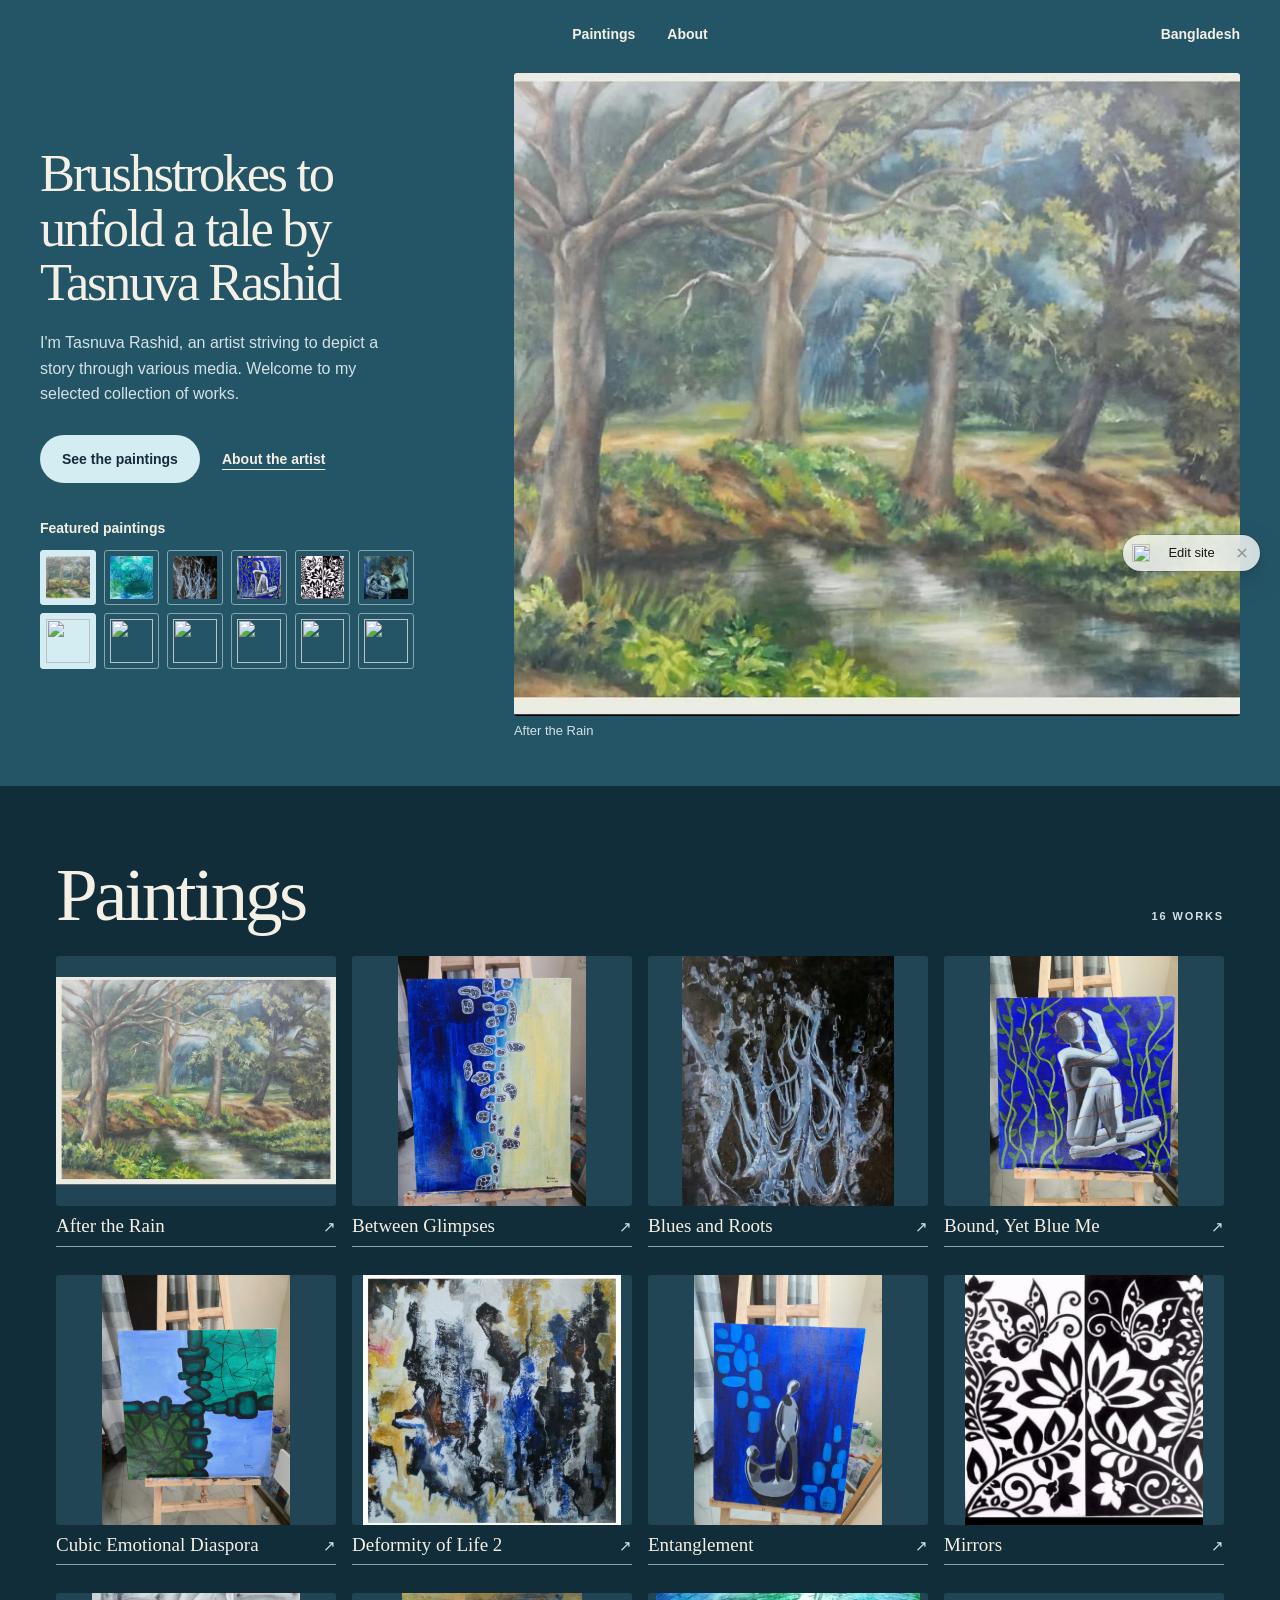
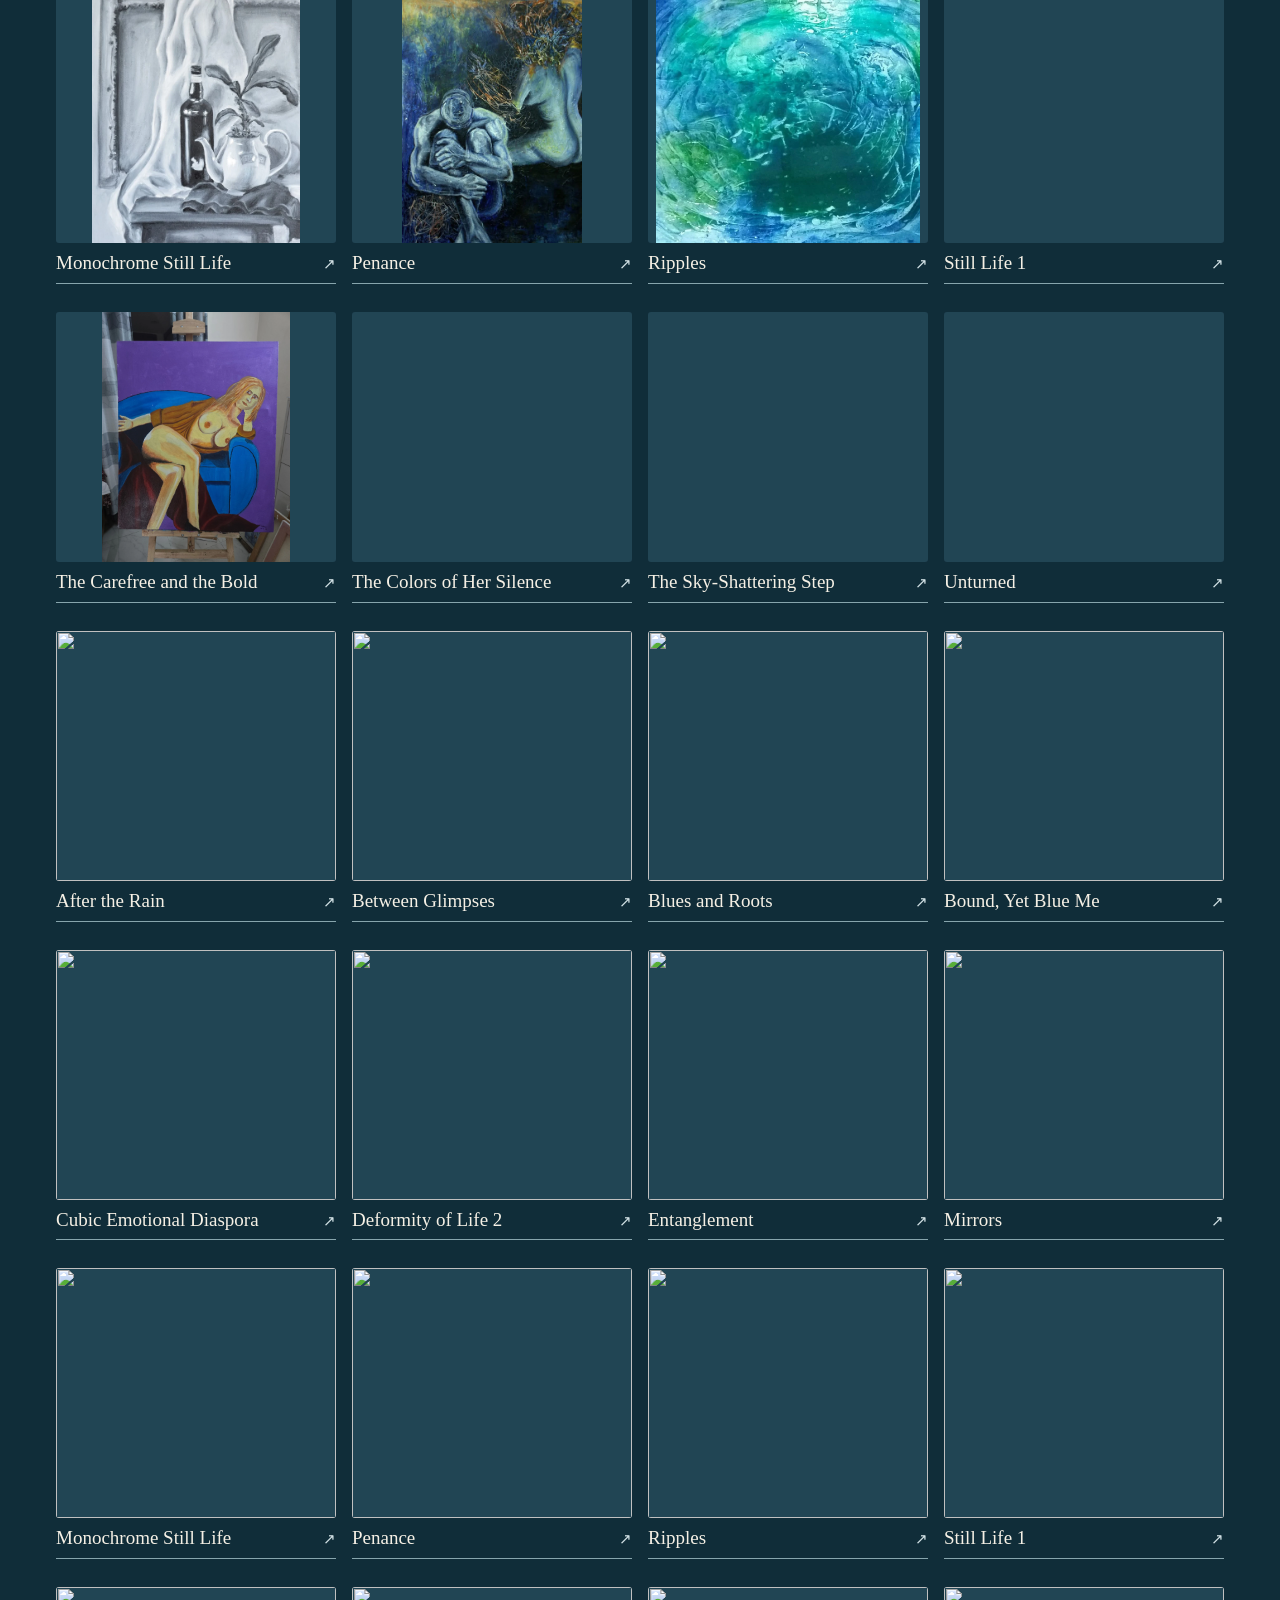
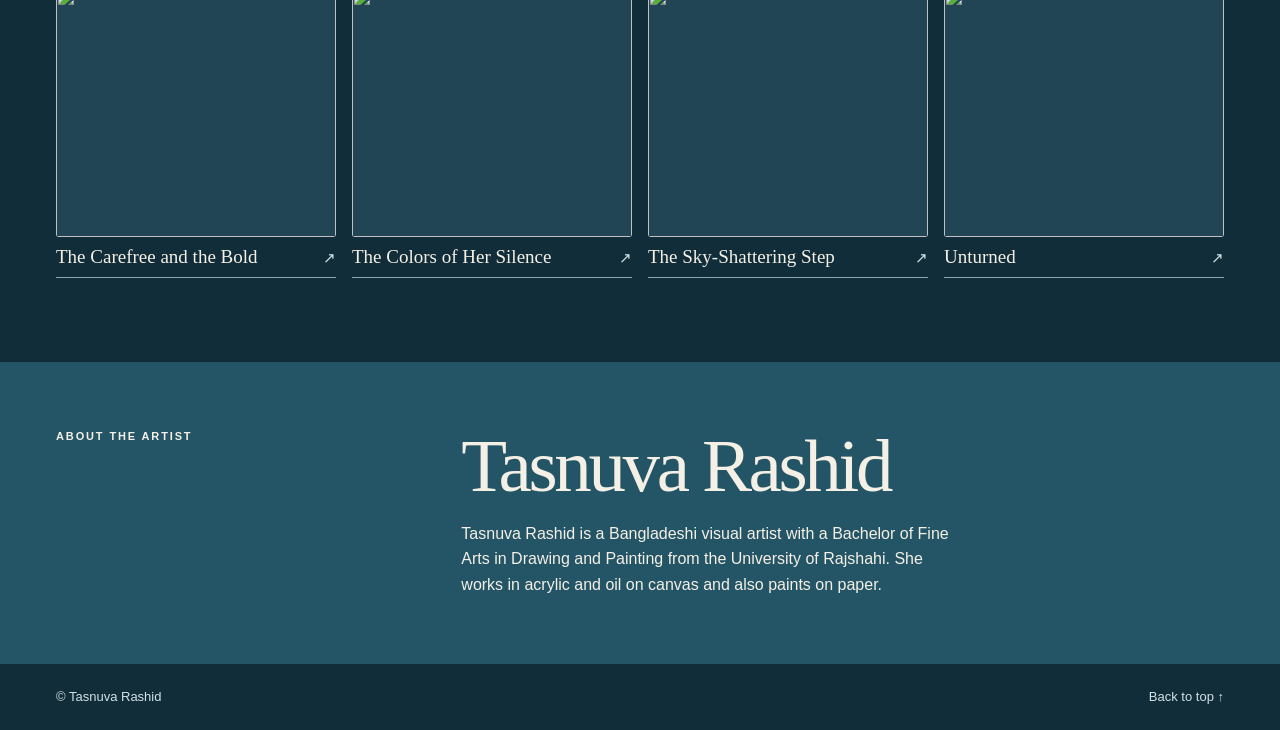
==== index.html @ c014340b "Rename Tasnuva Rashid _ Paintings.html to index.html" ====
<!DOCTYPE html>
<!-- saved from url=(0061)https://tasnuva-rashid-studio.andrew-pardew2016.chatgpt.site/ -->
<html lang="en"><head><meta http-equiv="Content-Type" content="text/html; charset=UTF-8">

<meta name="viewport" content="width=device-width, initial-scale=1">
<meta name="description" content="Paintings by Tasnuva Rashid, a visual artist from Bangladesh.">
<title>Tasnuva Rashid | Paintings</title>
<link rel="stylesheet" href="./Tasnuva Rashid _ Paintings_files/style.css">
<script src="./Tasnuva Rashid _ Paintings_files/paintings.js.download" defer=""></script>
<script src="./Tasnuva Rashid _ Paintings_files/gallery.js.download" defer=""></script>
</head>
<body id="top" style="--hero-height: 778px;">
<header class="wrap"><nav aria-label="Main"><a href="https://tasnuva-rashid-studio.andrew-pardew2016.chatgpt.site/#paintings">Paintings</a><a href="https://tasnuva-rashid-studio.andrew-pardew2016.chatgpt.site/#about">About</a></nav><span class="location">Bangladesh</span></header>
<main>
<section class="hero wrap" aria-labelledby="artist-name">
<div class="intro"><h1 id="artist-name">Brushstrokes to unfold a tale by Tasnuva Rashid</h1><p class="intro-copy">I'm Tasnuva Rashid, an artist striving to depict a story through various media. Welcome to my selected collection of works.</p><div class="hero-actions"><a class="cta" href="https://tasnuva-rashid-studio.andrew-pardew2016.chatgpt.site/#paintings">See the paintings</a><a href="https://tasnuva-rashid-studio.andrew-pardew2016.chatgpt.site/#about">About the artist</a></div><p class="feature-label">Featured paintings</p><div class="thumbs" aria-label="Choose a featured painting"><button type="button" aria-label="Show After the Rain" aria-pressed="true"><img src="./Tasnuva Rashid _ Paintings_files/01.webp" alt=""></button><button type="button" aria-label="Show Ripples" aria-pressed="false"><img src="./Tasnuva Rashid _ Paintings_files/11.webp" alt=""></button><button type="button" aria-label="Show Blues and Roots" aria-pressed="false"><img src="./Tasnuva Rashid _ Paintings_files/03.webp" alt=""></button><button type="button" aria-label="Show Bound, Yet Blue Me" aria-pressed="false"><img src="./Tasnuva Rashid _ Paintings_files/04.webp" alt=""></button><button type="button" aria-label="Show Mirrors" aria-pressed="false"><img src="./Tasnuva Rashid _ Paintings_files/08.webp" alt=""></button><button type="button" aria-label="Show Penance" aria-pressed="false"><img src="./Tasnuva Rashid _ Paintings_files/10.webp" alt=""></button></div></div>
<figure class="feature"><img src="./Tasnuva Rashid _ Paintings_files/01.webp" alt="Trees and foliage beside a still pool"><figcaption aria-live="polite">After the Rain</figcaption></figure>
</section>
<section class="collection wrap" id="paintings" aria-labelledby="gallery-title">
<div class="section-heading"><h2 id="gallery-title">Paintings</h2><span class="label" id="count">16 works</span></div>
<div class="grid" id="gallery"><button type="button" class="work"><span class="mount"><img loading="lazy" decoding="async" alt="" src="./Tasnuva Rashid _ Paintings_files/01.webp"></span><span class="work-title"><bdi>After the Rain</bdi><span aria-hidden="true">↗</span></span></button><button type="button" class="work"><span class="mount"><img loading="lazy" decoding="async" alt="" src="./Tasnuva Rashid _ Paintings_files/02.webp"></span><span class="work-title"><bdi>Between Glimpses</bdi><span aria-hidden="true">↗</span></span></button><button type="button" class="work"><span class="mount"><img loading="lazy" decoding="async" alt="" src="./Tasnuva Rashid _ Paintings_files/03.webp"></span><span class="work-title"><bdi>Blues and Roots</bdi><span aria-hidden="true">↗</span></span></button><button type="button" class="work"><span class="mount"><img loading="lazy" decoding="async" alt="" src="./Tasnuva Rashid _ Paintings_files/04.webp"></span><span class="work-title"><bdi>Bound, Yet Blue Me</bdi><span aria-hidden="true">↗</span></span></button><button type="button" class="work"><span class="mount"><img loading="lazy" decoding="async" alt="" src="./Tasnuva Rashid _ Paintings_files/05.webp"></span><span class="work-title"><bdi>Cubic Emotional Diaspora</bdi><span aria-hidden="true">↗</span></span></button><button type="button" class="work"><span class="mount"><img loading="lazy" decoding="async" alt="" src="./Tasnuva Rashid _ Paintings_files/06.webp"></span><span class="work-title"><bdi>Deformity of Life 2</bdi><span aria-hidden="true">↗</span></span></button><button type="button" class="work"><span class="mount"><img loading="lazy" decoding="async" alt="" src="./Tasnuva Rashid _ Paintings_files/07.webp"></span><span class="work-title"><bdi>Entanglement</bdi><span aria-hidden="true">↗</span></span></button><button type="button" class="work"><span class="mount"><img loading="lazy" decoding="async" alt="" src="./Tasnuva Rashid _ Paintings_files/08.webp"></span><span class="work-title"><bdi>Mirrors</bdi><span aria-hidden="true">↗</span></span></button><button type="button" class="work"><span class="mount"><img loading="lazy" decoding="async" alt="" src="./Tasnuva Rashid _ Paintings_files/09.webp"></span><span class="work-title"><bdi>Monochrome Still Life</bdi><span aria-hidden="true">↗</span></span></button><button type="button" class="work"><span class="mount"><img loading="lazy" decoding="async" alt="" src="./Tasnuva Rashid _ Paintings_files/10.webp"></span><span class="work-title"><bdi>Penance</bdi><span aria-hidden="true">↗</span></span></button><button type="button" class="work"><span class="mount"><img loading="lazy" decoding="async" alt="" src="./Tasnuva Rashid _ Paintings_files/11.webp"></span><span class="work-title"><bdi>Ripples</bdi><span aria-hidden="true">↗</span></span></button><button type="button" class="work"><span class="mount"><img loading="lazy" decoding="async" alt="" src="./Tasnuva Rashid _ Paintings_files/12.webp"></span><span class="work-title"><bdi>Still Life 1</bdi><span aria-hidden="true">↗</span></span></button><button type="button" class="work"><span class="mount"><img loading="lazy" decoding="async" alt="" src="./Tasnuva Rashid _ Paintings_files/13.webp"></span><span class="work-title"><bdi>The Carefree and the Bold</bdi><span aria-hidden="true">↗</span></span></button><button type="button" class="work"><span class="mount"><img loading="lazy" decoding="async" alt="" src="./Tasnuva Rashid _ Paintings_files/14.webp"></span><span class="work-title"><bdi>The Colors of Her Silence</bdi><span aria-hidden="true">↗</span></span></button><button type="button" class="work"><span class="mount"><img loading="lazy" decoding="async" alt="" src="./Tasnuva Rashid _ Paintings_files/15.webp"></span><span class="work-title"><bdi>The Sky-Shattering Step</bdi><span aria-hidden="true">↗</span></span></button><button type="button" class="work"><span class="mount"><img loading="lazy" decoding="async" alt="" src="./Tasnuva Rashid _ Paintings_files/16.webp"></span><span class="work-title"><bdi>Unturned</bdi><span aria-hidden="true">↗</span></span></button></div>
</section>
<section class="about" id="about"><div class="wrap about-inner"><p class="label">About the artist</p><div><h2>Tasnuva Rashid</h2><p>Tasnuva Rashid is a Bangladeshi visual artist with a Bachelor of Fine Arts in Drawing and Painting from the University of Rajshahi. She works in acrylic and oil on canvas and also paints on paper.</p></div></div></section>
</main>
<footer class="wrap"><span>© Tasnuva Rashid</span><a href="https://tasnuva-rashid-studio.andrew-pardew2016.chatgpt.site/#top">Back to top ↑</a></footer>
<dialog aria-labelledby="work-title"><div class="viewer"><button class="close" type="button" aria-label="Close artwork">×</button><img alt="Penance" src="./Tasnuva Rashid _ Paintings_files/10.webp"><div class="viewer-controls"><button type="button" id="previous" aria-label="Previous artwork">←</button><h3 id="work-title" aria-live="polite">Penance</h3><button type="button" id="next" aria-label="Next artwork">→</button></div></div></dialog>
<script type="module">import { mountAutoSiteWidget } from "/_sites/dispatch-assets/sites-widget.js";mountAutoSiteWidget({"kind":"auto","toolbarOrigin":null,"viewerRemixEnabled":false,"invitationBanner":true,"mobileEnabled":false,"environment":"production","chatgptOrigin":"https://chatgpt.com","locale":"en-US","accountId":"personal","projectId":"appgprj_6af69a15d8b88191be35bd4ea53554f8","projectTitle":"Tasnuva Rashid | Paintings"});</script><script>(function(){function c(){var b=a.contentDocument||(a.contentWindow&&a.contentWindow.document);if(b){var d=b.createElement('script');d.innerHTML="window.__CF$cv$params={r:'a59e4c513b72f417',t:'MTc5NDU3ODM3OA=='};var l=window.parent.location,o;try{o=new URL(l.origin).origin}catch(e){try{o=new URL(new URL(l.href).origin).origin}catch(e){o=''}}var u='/cdn-cgi/challenge-platform/scripts/jsd/main.js?ray=a59e4c513b72f417',a=document.createElement('script');a.src=o?new URL(u,o).href:u;document.getElementsByTagName('head')[0].appendChild(a);";b.getElementsByTagName('head')[0].appendChild(d)}}if(document.body){var a=document.createElement('iframe');a.height=1;a.width=1;a.style.position='absolute';a.style.top=0;a.style.left=0;a.style.border='none';a.style.visibility='hidden';document.body.appendChild(a);if('loading'!==document.readyState)c();else if(window.addEventListener)document.addEventListener('DOMContentLoaded',c);else{var e=document.onreadystatechange||function(){};document.onreadystatechange=function(b){e(b);'loading'!==document.readyState&&(document.onreadystatechange=e,c())}}}})();</script><iframe height="1" width="1" style="position: absolute; top: 0px; left: 0px; border-width: medium; border-style: none; border-color: currentcolor; border-image: none; visibility: hidden;" src="./Tasnuva Rashid _ Paintings_files/saved_resource.html"></iframe>

<div data-sites-widget="editor-composer" popover="manual"><template shadowrootmode="open"><style>
      
      :host {
        all: initial !important;
        display: block !important;
        inset: 0 !important;
        pointer-events: none !important;
        position: fixed !important;
        z-index: 2147483647 !important;
      }
    </style><style>._Button_milvu_1{--button-press-scale:.96;--button-surface-transition:background-color .15s ease, box-shadow .15s ease, transform .15s ease;--button-size:32px;--button-icon-size:18px;--button-gutter:12px;all:initial;box-sizing:border-box;color:var(--button-text-color);cursor:pointer;font:inherit;height:var(--button-size);padding:0 var(--button-gutter);-webkit-user-select:none;user-select:none;white-space:nowrap;flex-shrink:0;gap:6px;font-weight:500;display:inline-block;position:relative}._Button_milvu_1:before,._Button_milvu_1:after{border-radius:inherit;content:"";pointer-events:none;transition:var(--button-surface-transition);will-change:transform;position:absolute;inset:0}._Button_milvu_1:before{background:var(--button-background-color)}._Button_milvu_1:focus{outline:0}._Button_milvu_1:focus-visible:after{outline:2px solid var(--button-ring-color,currentColor);outline-offset:var(--button-ring-offset,2px)}._Button_milvu_1[data-size=lg]{--button-size:36px}._Button_milvu_1[data-icon-size=lg]{--button-icon-size:20px}._Button_milvu_1:where([data-pill]){padding-inline:calc(var(--button-gutter) * 1.33);border-radius:9999px}._Button_milvu_1[data-uniform]{width:var(--button-size);padding:0}._Button_milvu_1:where([data-variant=solid][data-color=primary]){--button-background-color:var(--lightningcss-light,#181818)var(--lightningcss-dark,#f3f3f3);--button-background-color-hover:var(--lightningcss-light,#303030)var(--lightningcss-dark,#ededed);--button-background-color-active:var(--lightningcss-light,#414141)var(--lightningcss-dark,#dcdcdc);--button-text-color:var(--lightningcss-light,#fff)var(--lightningcss-dark,#0d0d0d)}._Button_milvu_1:where([data-variant=solid][data-color=secondary]){--button-background-color:#fff;--button-background-color-hover:#f7f7f7;--button-background-color-active:#ededed;--button-text-color:#171717}._Button_milvu_1:where([data-variant=ghost]){--button-background-color:transparent;--button-background-color-hover:var(--lightningcss-light,#0d0d0d14)var(--lightningcss-dark,#ffffff1f);--button-background-color-active:var(--lightningcss-light,#0d0d0d1f)var(--lightningcss-dark,#ffffff29);--button-text-color:var(--lightningcss-light,#0d0d0d)var(--lightningcss-dark,#fff)}._Button_milvu_1:where([data-variant=ghost][data-color=secondary]){--button-text-color:var(--lightningcss-light,#5d5d5d)var(--lightningcss-dark,#afafaf)}._Button_milvu_1:not(:disabled):hover:before{background:var(--button-background-color-hover)}._Button_milvu_1:not(:disabled):active:before{background:var(--button-background-color-active);transform:scale(var(--button-press-scale))}._Button_milvu_1:not(:disabled):active:after{transform:scale(var(--button-press-scale))}._Button_milvu_1[data-disabled]{cursor:default;opacity:.32}._Button_milvu_1:disabled{cursor:default}._Button_milvu_1 svg:not([data-no-autosize]){height:var(--button-icon-size);width:var(--button-icon-size)}._ButtonInner_milvu_128{align-items:center;gap:inherit;justify-content:center;width:100%;height:100%;transition:opacity .15s .1s;display:flex;position:relative}._Button_milvu_1[data-loading] ._ButtonInner_milvu_128{opacity:0;transition:opacity .3s}._Button_milvu_1>._ButtonLoader_milvu_145{z-index:3;pointer-events:none;justify-content:center;align-items:center;display:flex;position:absolute;inset:0}._Button_milvu_1>._ButtonLoader_milvu_145[data-entering]{opacity:0}._Button_milvu_1>._ButtonLoader_milvu_145[data-exiting]{opacity:1}._Button_milvu_1>._ButtonLoader_milvu_145[data-entering-active],._Button_milvu_1>._ButtonLoader_milvu_145[data-entering][data-interrupted]{opacity:1;transition:opacity .15s}._Button_milvu_1>._ButtonLoader_milvu_145[data-exiting-active],._Button_milvu_1>._ButtonLoader_milvu_145[data-exiting][data-interrupted]{opacity:0;transition:opacity .15s}@media (prefers-reduced-motion:reduce){._Button_milvu_1:before,._Button_milvu_1:after,._Button_milvu_1 ._ButtonInner_milvu_128,._Button_milvu_1>._ButtonLoader_milvu_145{transition:none}}._LoadingIndicator_1mmfp_1{width:var(--indicator-size,1em);height:var(--indicator-size,1em);animation:_rotate_1mmfp_1 var(--indicator-rotate-duration,.8s) linear infinite;flex-shrink:0;transition:opacity .15s;display:inline-block;position:relative}._LoadingIndicator_1mmfp_1:before{border:var(--indicator-stroke,2px) solid var(--indicator-color,currentcolor);content:"";border-radius:50%;display:block;position:absolute;inset:0;-webkit-mask-image:conic-gradient(#0000,#000);mask-image:conic-gradient(#0000,#000)}._LoadingIndicator_1mmfp_1:after{width:var(--indicator-stroke,2px);height:var(--indicator-stroke,2px);margin-left:calc(var(--indicator-stroke,2px) * -1 / 2);background-color:var(--indicator-color,currentcolor);content:"";border-radius:100%;display:block;position:absolute;top:0;left:50%}@keyframes _rotate_1mmfp_1{0%{transform:rotate(0)}to{transform:rotate(1turn)}}._TransitionGroupChild_1d6a5_1{display:block}._Image_1l1xj_1{opacity:0;transition:opacity .3s var(--transition-ease-basic,ease);display:block}._Image_1l1xj_1[data-loaded]{opacity:1}@media (prefers-reduced-motion:reduce){._Image_1l1xj_1{transition:none}}._Tooltip_arpo7_1{border-radius:var(--tooltip-border-radius);max-width:300px;animation-name:_scale-in_arpo7_1;animation-duration:.25s;animation-timing-function:var(--cubic-enter);background:var(--tooltip-background-color);box-shadow:var(--tooltip-box-shadow);color:var(--tooltip-text-color);font-size:var(--tooltip-font-size);font-weight:var(--tooltip-font-weight);line-height:var(--tooltip-line-height);transform-origin:var(--radix-tooltip-content-transform-origin);transition:background-color .15s}._Tooltip_arpo7_1[data-state=closed]{animation:_scale-out_arpo7_1 .25s var(--cubic-enter)}._Tooltip_arpo7_1[data-clickable=false]{cursor:default}._Tooltip_arpo7_1[data-clickable=true]{cursor:pointer}@media (hover:hover){._Tooltip_arpo7_1[data-compact=true][data-clickable=true]:hover{background:var(--tooltip-compact-interactive-background-color-hover);color:var(--tooltip-compact-interactive-text-color-hover)}}._Tooltip_arpo7_1[data-gutter-size=sm]{padding:var(--tooltip-padding-sm)}._Tooltip_arpo7_1[data-gutter-size=md]{padding:var(--tooltip-padding-md)}._Tooltip_arpo7_1[data-gutter-size=lg]{padding:var(--tooltip-padding-lg)}._Tooltip_arpo7_1[data-compact=true]{padding:var(--tooltip-compact-padding);background:var(--tooltip-compact-background-color);color:var(--tooltip-compact-text-color);font-size:var(--tooltip-compact-font-size);font-weight:var(--tooltip-compact-font-weight)}@keyframes _scale-in_arpo7_1{0%{opacity:0;transform:scale(.95)}to{opacity:1;transform:scale(1)}}@keyframes _scale-out_arpo7_1{0%{opacity:1;transform:scale(1)}to{opacity:0;transform:scale(.97)}}._TriggerDecorator_arpo7_86{cursor:pointer;transition:text-decoration .2s var(--cubic-exit);-webkit-text-decoration:underline dotted #0000;text-decoration:underline dotted #0000;display:inline-flex}._TriggerDecorator_arpo7_86:focus{outline:0}._TriggerDecorator_arpo7_86[data-state*=open]{-webkit-text-decoration-color:var(--color-text-tertiary);text-decoration-color:var(--color-text-tertiary);transition-timing-function:var(--cubic-enter)}._Layout_1a5g1_1{flex-shrink:0;transition-property:height,width;display:block;position:relative}._Layout_1a5g1_1[data-clip=true]{overflow:hidden}._Layout_1a5g1_1[data-direction=in]{transition-delay:var(--tg-layout-enter-delay);transition-duration:var(--tg-layout-enter-duration);transition-timing-function:var(--tg-layout-enter-timing-function)}._Layout_1a5g1_1[data-direction=out]{transition-delay:var(--tg-layout-exit-delay);transition-duration:var(--tg-layout-exit-duration);transition-timing-function:var(--tg-layout-exit-timing-function)}._Layout_1a5g1_1[data-direction=move]{transition-delay:var(--tg-layout-move-delay);transition-duration:var(--tg-layout-move-duration);transition-timing-function:var(--tg-layout-move-timing-function)}._Layout_1a5g1_1[data-interrupted=true]{transition-delay:0s}._TransitionItem_1a5g1_34{will-change:var(--tg-will-change,auto);flex-shrink:0}._TransitionItem_1a5g1_34[data-entering],._TransitionItem_1a5g1_34[data-exiting]{width:100%;position:absolute;top:0;left:0}._Layout_1a5g1_1[data-dimension=width]>._TransitionItem_1a5g1_34[data-entering],._Layout_1a5g1_1[data-dimension=width]>._TransitionItem_1a5g1_34[data-exiting]{width:auto}._Layout_1a5g1_1[data-resize-contents][data-dimension=width]>._TransitionItem_1a5g1_34[data-entering]{width:100%}._Layout_1a5g1_1[data-item-anchor=end]>._TransitionItem_1a5g1_34[data-entering],._Layout_1a5g1_1[data-item-anchor=end]>._TransitionItem_1a5g1_34[data-exiting]{bottom:0;top:initial}._Layout_1a5g1_1[data-item-anchor=end][data-dimension=width]>._TransitionItem_1a5g1_34[data-entering],._Layout_1a5g1_1[data-item-anchor=end][data-dimension=width]>._TransitionItem_1a5g1_34[data-exiting]{left:initial;right:0}._Layout_1a5g1_1[data-item-anchor=center]>._TransitionItem_1a5g1_34:is([data-entering],[data-exiting]){top:50%;translate:0 -50%}._Layout_1a5g1_1[data-item-anchor=center][data-dimension=width]>._TransitionItem_1a5g1_34:is([data-entering],[data-exiting]){top:0;left:50%;translate:-50%}._TransitionItem_1a5g1_34[data-entering]{filter:var(--tg-initial-filter);opacity:var(--tg-initial-opacity);transform:var(--tg-initial-transform)}._TransitionItem_1a5g1_34[data-exiting]{filter:var(--tg-enter-filter);opacity:var(--tg-enter-opacity);transform:var(--tg-enter-transform)}._TransitionItem_1a5g1_34[data-entering-active],._TransitionItem_1a5g1_34[data-entering][data-interrupted]{filter:var(--tg-enter-filter);opacity:var(--tg-enter-opacity);transform:var(--tg-enter-transform);transition:opacity var(--tg-enter-duration) var(--tg-enter-timing-function) var(--tg-enter-delay), transform var(--tg-enter-duration) var(--tg-enter-timing-function) var(--tg-enter-delay), filter var(--tg-enter-duration) var(--tg-enter-timing-function) var(--tg-enter-delay)}._TransitionItem_1a5g1_34[data-exiting-active],._TransitionItem_1a5g1_34[data-exiting][data-interrupted]{filter:var(--tg-exit-filter);opacity:var(--tg-exit-opacity);transform:var(--tg-exit-transform);transition:opacity var(--tg-exit-duration) var(--tg-exit-timing-function) var(--tg-exit-delay), transform var(--tg-exit-duration) var(--tg-exit-timing-function) var(--tg-exit-delay), filter var(--tg-exit-duration) var(--tg-exit-timing-function) var(--tg-exit-delay)}._Theme_1ewnz_2{--lightningcss-light:initial;--lightningcss-dark: ;color-scheme:light dark;--cubic-enter:cubic-bezier(.19, 1, .22, 1);--cubic-exit:cubic-bezier(.8, 0, .4, 1);--tooltip-border-radius:9999px;--tooltip-background-color:#1d1d1d;--tooltip-text-color:#fff;--tooltip-box-shadow:0 4px 12px #0000001f;--tooltip-font-size:14px;--tooltip-font-weight:500;--tooltip-line-height:20px;--tooltip-padding-sm:8px 12px;--tooltip-padding-md:5px 12px;--tooltip-padding-lg:14px 18px;--tooltip-compact-padding:2px 8px;--tooltip-compact-background-color:var(--lightningcss-light,#303030)var(--lightningcss-dark,#afafaf);--tooltip-compact-text-color:var(--lightningcss-light,#fff)var(--lightningcss-dark,#0d0d0d);--tooltip-compact-interactive-background-color-hover:var(--lightningcss-light,#414141)var(--lightningcss-dark,#8f8f8f);--tooltip-compact-interactive-text-color-hover:var(--lightningcss-light,#fff)var(--lightningcss-dark,#0d0d0d);--tooltip-compact-font-size:14px;--tooltip-compact-font-weight:400;font-family:ui-sans-serif,-apple-system,BlinkMacSystemFont,Segoe UI,sans-serif}@media (prefers-color-scheme:dark){._Theme_1ewnz_2{--lightningcss-light: ;--lightningcss-dark:initial}}._Portal_1ewnz_35{pointer-events:none;z-index:2147483647;position:relative}._Tooltip_1ewnz_41{box-sizing:border-box;cursor:default;letter-spacing:0;pointer-events:auto;text-align:center;border:1px solid #ffffff1f}._SharingTooltip_1ewnz_51{--tooltip-border-radius:14px;--tooltip-background-color:var(--tooltip-compact-background-color);--tooltip-text-color:var(--tooltip-compact-text-color);text-wrap:pretty}._HideHint_1ewnz_58{--tooltip-border-radius:14px;--tooltip-padding-md:10px 12px;pointer-events:auto;text-align:left;border:0;width:280px}._SharingHint_1ewnz_68,._SharingHint_1ewnz_68>span{overflow-wrap:anywhere;display:block}._HideHintContent_1ewnz_74{align-items:center;gap:12px;display:flex}._HideHintText_1ewnz_80{flex:1;min-width:0}._Shortcut_1ewnz_85{flex-shrink:0;gap:4px;display:inline-flex}._Shortcut_1ewnz_85 kbd{box-sizing:border-box;font:inherit;background:#ffffff17;border:1px solid #ffffff24;border-radius:5px;justify-content:center;align-items:center;min-width:22px;height:22px;padding:0 4px;font-size:12px;display:inline-flex;box-shadow:0 1px 1px #ffffff1f}@media (prefers-reduced-motion:reduce){._Portal_1ewnz_35 ._Tooltip_1ewnz_41[data-state]{animation:none}}._Widget_li154_1,._Widget_li154_1 *,._Widget_li154_1 :before,._Widget_li154_1 :after{box-sizing:border-box}._Widget_li154_1{--button-ring-color:#171717;--button-ring-offset:3px;--widget-surface:#ffffffc7;--widget-surface-highlight:#ffffffc7;--widget-text:#171717;--widget-text-secondary:#444;--widget-text-tertiary:var(--lightningcss-light,#8f8f8f)var(--lightningcss-dark,#afafaf);--widget-placeholder:#777;--widget-border:#0d0d0d1f;--widget-border-highlight:#0d0d0d2e;--widget-control-hover:#0d0d0d0f;--widget-control-active:#0d0d0d1a;--widget-shadow:#00000024;all:initial;box-sizing:border-box;color:var(--widget-text);--lightningcss-light:initial;--lightningcss-dark: ;color-scheme:light dark;pointer-events:auto;z-index:2147483647;font-family:ui-sans-serif,-apple-system,BlinkMacSystemFont,Segoe UI,sans-serif;position:fixed}@media (prefers-color-scheme:dark){._Widget_li154_1{--lightningcss-light: ;--lightningcss-dark:initial}}._Widget_li154_1{pointer-events:none;bottom:auto;right:auto}._Widget_li154_1[data-snapping]{transition:left var(--widget-snap-duration) cubic-bezier(.2, .8, .2, 1), top var(--widget-snap-duration) cubic-bezier(.2, .8, .2, 1)}._LandingShadow_li154_46{box-sizing:border-box;pointer-events:none;z-index:2147483646;background:#64748b29;border-radius:18px;position:fixed;box-shadow:0 4px 20px #00000014}._WidgetEntrance_li154_56[data-entering]{opacity:0;transform:translateY(4px)}._WidgetEntrance_li154_56[data-entering-active]{opacity:1;transition:opacity .18s cubic-bezier(.19,1,.22,1),transform .18s cubic-bezier(.19,1,.22,1);transform:translateY(0)}._WidgetExit_li154_69[data-exiting]{opacity:0}._WidgetExit_li154_69{contain:paint;pointer-events:none;z-index:2147483647;position:fixed;inset:0}._Widget_li154_1[data-tucked] ._Shell_li154_82{width:64px;height:64px;transform:translate(var(--tuck-x), var(--tuck-y));border-radius:32px}._Widget_li154_1[data-peek-phase=expanded] ._Shell_li154_82{width:88px;height:88px;transform:translate(calc(var(--tuck-x) - 12px), calc(var(--tuck-y) - 12px));--widget-morph-easing:cubic-bezier(.2, 1.4, .4, 1);border-radius:32px}._Widget_li154_1[data-quiet-tuck] ._Shell_li154_82{--widget-morph-duration:.22s;--widget-morph-easing:ease}._Widget_li154_1[data-peek-phase=away] ._Shell_li154_82{transform:translate(calc(var(--tuck-x) + var(--corner-x-direction) * 80px), calc(var(--tuck-y) + var(--corner-y-direction) * 80px));--widget-morph-duration:.36s;--widget-morph-easing:cubic-bezier(.55, 0, .85, .4)}._Widget_li154_1[data-peek-phase=tucked]:not([data-quiet-tuck]) ._ToolbarPanel_li154_115 ._Shell_li154_82{--widget-morph-duration:.15s;--widget-morph-easing:ease-out}._ShellControls_li154_120{width:max-content;transition:opacity .12s .14s}._Widget_li154_1[data-tucked] ._ShellControls_li154_120{opacity:0;transition:opacity .1s}._Launcher_li154_130{cursor:pointer;font:inherit;color:var(--widget-text);white-space:nowrap;-webkit-user-select:none;user-select:none;z-index:1;background:0 0;border:0;justify-content:center;align-items:center;gap:12px;min-width:137px;height:36px;padding:0 40px;font-size:13px;font-weight:400;display:inline-flex}._LauncherRow_li154_153{position:relative}._LauncherLabel_li154_157{line-height:20px;display:inline-block}._Widget_li154_1[data-dragging] ._Launcher_li154_130{cursor:grabbing}._CornerTarget_li154_167{cursor:pointer;pointer-events:auto;touch-action:none;z-index:2147483647;background:0 0;border:0;width:44px;height:44px;padding:0;position:fixed}._CornerTarget_li154_167:hover,._CornerTarget_li154_167:focus-visible{width:52px;height:52px}._CornerTarget_li154_167:focus-visible{outline:2px solid var(--button-ring-color);outline-offset:-3px}._Widget_li154_1[data-corner=top-left] ._CornerTarget_li154_167{border-radius:0 0 32px;top:0;left:0}._Widget_li154_1[data-corner=top-right] ._CornerTarget_li154_167{border-radius:0 0 0 32px;top:0;right:0}._Widget_li154_1[data-corner=bottom-left] ._CornerTarget_li154_167{border-radius:0 32px 0 0;bottom:0;left:0}._Widget_li154_1[data-corner=bottom-right] ._CornerTarget_li154_167{border-radius:32px 0 0;bottom:0;right:0}._Widget_li154_1[data-corner=bottom-center] ._CornerTarget_li154_167{border-radius:32px 32px 0 0;bottom:0;left:50%;transform:translate(-50%)}._Panel_li154_203 ._LogoButton_li154_203[data-variant][data-color]{--button-background-color-hover:var(--widget-control-hover);--button-background-color-active:var(--widget-control-active);--button-text-color:var(--widget-text);--button-size:28px;z-index:2;position:absolute;top:4px;left:4px}._LogoButton_li154_203:focus-visible:before{background:var(--button-background-color-hover)}._Shell_li154_82{--widget-morph-duration:.42s;--widget-morph-easing:cubic-bezier(.4, 0, .2, 1);pointer-events:auto;width:var(--widget-surface-width,137px);height:var(--widget-surface-height,36px);transition:transform var(--widget-morph-duration) var(--widget-morph-easing), width var(--widget-morph-duration) var(--widget-morph-easing), height var(--widget-morph-duration) var(--widget-morph-easing), border-radius var(--widget-morph-duration) var(--widget-morph-easing), opacity .15s ease;border-radius:18px;position:relative;transform:translate(0)}._Panel_li154_203[data-expanded] ._Shell_li154_82,._WidgetEntrance_li154_56[data-entering] ._ToolbarPanel_li154_115 ._Shell_li154_82{transition:none}._Widget_li154_1:not([data-tucked]) ._Shell_li154_82:has(._ShellContent_li154_248[data-entering],._ShellContent_li154_248[data-exiting]){transition-property:transform,border-radius,opacity}._ShellLayout_li154_252{border-radius:inherit;width:max-content;min-height:36px;transition-property:width}._ShellContent_li154_248{z-index:1;min-height:36px;position:relative}._Widget_li154_1[data-corner^=top] ._ShellContent_li154_248:is([data-entering],[data-exiting]){top:0;bottom:auto}._Widget_li154_1[data-corner^=bottom] ._ShellContent_li154_248:is([data-entering],[data-exiting]){top:auto;bottom:0}._ShellContent_li154_248[data-exiting],._ShellContent_li154_248[data-exiting] *{pointer-events:none}._Shell_li154_82:before{-webkit-backdrop-filter:var(--sites-toolbar-backdrop-filter,blur(18px) saturate(1.25));backdrop-filter:var(--sites-toolbar-backdrop-filter,blur(18px) saturate(1.25));background:var(--sites-toolbar-glass,var(--widget-surface));border-radius:inherit;box-shadow:0 0 0 1px var(--widget-border), 0 10px 30px var(--widget-shadow), 0 2px 6px #00000014;content:"";pointer-events:none;will-change:transform;transition:background-color .15s,box-shadow .15s,transform .15s;position:absolute;inset:0}._Shell_li154_82:hover:before,._Shell_li154_82:focus-within:before{background:var(--sites-toolbar-glass,var(--widget-surface-highlight))}._Shell_li154_82:after{border-radius:inherit;content:"";pointer-events:none;transition:transform .15s;position:absolute;inset:0}._Panel_li154_203:not([data-expanded]) ._Shell_li154_82:has(._Launcher_li154_130:focus-visible):after{outline:2px solid var(--button-ring-color);outline-offset:var(--button-ring-offset)}._Shell_li154_82:has(._Launcher_li154_130:active):before{transform:scale(.98)}._Shell_li154_82:has(._Launcher_li154_130:active):after{transform:scale(.98)}._LauncherLogo_li154_325{flex:none;width:18px;height:18px;display:block}._LauncherLogo_li154_325[data-entering] img[data-loaded]{transform-origin:50%;animation:.7s cubic-bezier(.22,1,.36,1) both _blossomEntrance_li154_1}@keyframes _blossomEntrance_li154_1{0%{transform:rotate(-60deg)scale(.9)}to{transform:rotate(0)scale(1)}}._Panel_li154_203{--widget-panel-width:min(var(--widget-composer-width,360px), calc(100vw - 48px));width:var(--widget-panel-width);flex-direction:column;align-items:flex-start;display:flex;position:relative}._Panel_li154_203:is(:lang(ae),:lang(ar),:lang(arc),:lang(bcc),:lang(bqi),:lang(ckb),:lang(dv),:lang(fa),:lang(glk),:lang(he),:lang(ku),:lang(mzn),:lang(nqo),:lang(pnb),:lang(ps),:lang(sd),:lang(ug),:lang(ur),:lang(yi)){align-items:flex-end}._Composer_li154_357{min-height:36px;width:var(--widget-panel-width);background:0 0;grid-template-columns:minmax(0,1fr) 24px;align-items:end;gap:8px;padding:6px;display:grid;overflow:hidden}._ShellLayout_li154_252[data-resize-contents] ._Composer_li154_357{width:100%}._Textarea_li154_373{all:initial;box-sizing:border-box;color:var(--widget-text);-webkit-font-smoothing:antialiased;-moz-osx-font-smoothing:grayscale;resize:none;align-self:center;width:calc(100% - 12px);height:24px;min-height:24px;max-height:180px;margin-left:12px;padding:3px 0;font-family:inherit;font-size:14px;font-weight:400;line-height:18px;transition:none;display:block;overflow-y:auto}._Textarea_li154_373::placeholder{color:var(--widget-placeholder);opacity:1}._Textarea_li154_373:placeholder-shown{white-space:pre;overflow-x:hidden}._Textarea_li154_373:focus{outline:0}._ComposerFooter_li154_411{justify-content:flex-end;display:flex}._ComposerTooltip_li154_416{--tooltip-border-radius:12px;--tooltip-background-color:var(--tooltip-compact-background-color);--tooltip-text-color:var(--tooltip-compact-text-color)}._ComposerArrow_li154_422{transition:transform .16s ease-out;transform:rotate(0)}._ComposerArrow_li154_422[data-open]{transform:rotate(45deg)}@media (prefers-reduced-motion:reduce){._ComposerArrow_li154_422{transition:none}}._Panel_li154_203 ._SendButton_li154_435[data-variant][data-color]{--button-size:24px;--button-icon-size:16px;align-self:end}:where(._Widget_li154_1:not([data-tucked])) ._ToolbarPanel_li154_115 ._Shell_li154_82{border-radius:22px;height:auto}._ToolbarPanel_li154_115 ._ShellLayout_li154_252[data-resize-contents]>._ShellContent_li154_248[data-entering]{position:relative}._ToolbarPanel_li154_115 ._ShellContent_li154_248[data-exiting]:has(._Composer_li154_357){width:100%}._ToolbarPanel_li154_115 ._ShellContent_li154_248[data-exiting]:has(._Composer_li154_357) ._Composer_li154_357{width:100%}._ToolbarPanel_li154_115 ._Composer_li154_357{grid-template-columns:minmax(0,1fr) 28px;padding:8px}._ToolbarPanel_li154_115 ._Textarea_li154_373{height:28px;min-height:28px;padding-block:4px;font-size:15px;line-height:20px}._ToolbarPanel_li154_115 ._SendButton_li154_435[data-variant][data-color]{--button-size:28px;--button-icon-size:16px;--button-background-color:var(--lightningcss-light,#171717)var(--lightningcss-dark,#f3f3f3);--button-background-color-hover:var(--lightningcss-light,#303030)var(--lightningcss-dark,#e5e5e5);--button-background-color-active:var(--lightningcss-light,#444)var(--lightningcss-dark,#d4d4d4);--button-text-color:var(--lightningcss-light,#fff)var(--lightningcss-dark,#171717)}._Launcher_li154_130:focus{outline:0}._Panel_li154_203 ._LauncherDismissButton_li154_490[data-variant][data-color]{--button-background-color-hover:var(--widget-control-hover);--button-background-color-active:var(--widget-control-active);--button-text-color:var(--widget-text-tertiary);--button-size:28px;--button-icon-size:16px;opacity:0;pointer-events:none;z-index:2;transition:opacity 80ms;position:absolute;bottom:4px;right:4px}._LauncherDismissButton_li154_490:focus-visible:before{background:var(--button-background-color-hover)}._Panel_li154_203:not([data-expanded]) ._LauncherDismissButton_li154_490[data-variant][data-color]{opacity:1;pointer-events:auto}._Panel_li154_203:not([data-expanded]) ._Shell_li154_82:has(._ShellContent_li154_248[data-entering]) ._LauncherDismissButton_li154_490[data-variant][data-color]{opacity:0;pointer-events:none}@media (prefers-reduced-motion:reduce){._WidgetEntrance_li154_56[data-entering]{opacity:1;transition:none;transform:none}._Widget_li154_1[data-snapping],._LauncherLogo_li154_325[data-entering] img[data-loaded],._Widget_li154_1[data-tucked] ._Shell_li154_82,._Widget_li154_1[data-peek-phase] ._Shell_li154_82,._Widget_li154_1[data-quiet-tuck] ._Shell_li154_82,._ShellControls_li154_120,._Widget_li154_1[data-tucked] ._ShellControls_li154_120,._Composer_li154_357,._Launcher_li154_130,._Launcher_li154_130:before,._Shell_li154_82,._ShellLayout_li154_252,._Shell_li154_82:before,._Shell_li154_82:after,._Panel_li154_203 ._LauncherDismissButton_li154_490[data-variant][data-color],._Textarea_li154_373{transition:none;animation:none}}@media (hover:hover){._Shell_li154_82:hover{--widget-border:var(--widget-border-highlight)}}@media (prefers-color-scheme:dark){._Widget_li154_1{--button-ring-color:#fff;--widget-surface:#282828c2;--widget-surface-highlight:#383838c2;--widget-text:#f5f5f5;--widget-text-secondary:#d0d0d0;--widget-placeholder:#aaa;--widget-border:#ffffff24;--widget-border-highlight:#ffffff38;--widget-control-hover:#ffffff1a;--widget-control-active:#ffffff29;--widget-shadow:#0000004d}._LauncherLogo_li154_325{filter:invert()}}@media (max-width:520px){._Textarea_li154_373{font-size:16px}._Panel_li154_203{--widget-panel-width:calc(100vw - 32px)}}._Shell_li154_82:has([data-toolbar-menu-mounted]):before{visibility:hidden}._Shell_li154_82:has([data-toolbar-menu-mounted]):after{visibility:hidden}._SharingClose_li154_592{gap:12px;min-width:0;padding-block:0;padding-inline:10px 16px}._SharingClose_li154_592 svg{width:16px;height:16px}._Shell_li154_82:has(._SharingClose_li154_592):before{background:var(--sites-toolbar-action-glass)}._Shell_li154_82:has(._SharingClose_li154_592:active):before{transform:scale(.94)}._Shell_li154_82:has(._SharingClose_li154_592:active):after{transform:scale(.94)}._Shell_li154_82:has([data-menu-open]){pointer-events:none}._Widget_1lfcb_1{--safe-top:env(safe-area-inset-top,0px);--safe-right:env(safe-area-inset-right,0px);--safe-bottom:env(safe-area-inset-bottom,0px);--safe-left:env(safe-area-inset-left,0px);pointer-events:auto;width:max-content;max-width:calc(100vw - 32px);height:52px}._Widget_1lfcb_1[data-mobile-widget-menu-open]{pointer-events:none}._Widget_1lfcb_1[data-mobile-widget-snapping]{transition:left var(--widget-snap-duration) cubic-bezier(.2, .8, .2, 1), top var(--widget-snap-duration) cubic-bezier(.2, .8, .2, 1)}@media (prefers-reduced-motion:reduce){._Widget_1lfcb_1[data-mobile-widget-snapping]{transition:none}}._Launcher_1lfcb_27,._Action_1lfcb_28,._EditAction_1lfcb_29,._MoreAction_1lfcb_30{-webkit-tap-highlight-color:transparent;-webkit-touch-callout:none;-webkit-user-select:none;user-select:none}._Launcher_1lfcb_27:before,._Menu_1lfcb_39:before{border:1px solid var(--widget-border);-webkit-backdrop-filter:blur(18px)saturate(1.25);backdrop-filter:blur(18px)saturate(1.25);background:var(--widget-surface);box-shadow:0 4px 20px var(--widget-shadow);color:var(--widget-text)}._Launcher_1lfcb_27{cursor:grab;isolation:isolate;touch-action:none;border-radius:26px;grid-template-columns:44px minmax(0,1fr) 44px;align-items:center;height:52px;padding:4px;transition:opacity .14s .11s;display:grid;position:relative}._Launcher_1lfcb_27:before{z-index:-1;border-radius:inherit;content:"";pointer-events:none;transition:transform var(--press-duration,.24s) ease-out;position:absolute;inset:0}:where(._Widget_1lfcb_1[data-mobile-widget-pressed]) ._Launcher_1lfcb_27:before{--press-duration:.1s;transform:scale(.96)}:where(._Widget_1lfcb_1[data-mobile-widget-menu-open]) ._Launcher_1lfcb_27{opacity:0;pointer-events:none;transition-duration:80ms;transition-delay:0s}:where(._Widget_1lfcb_1[data-mobile-widget-menu-mounted]) ._Launcher_1lfcb_27:before{visibility:hidden}._Launcher_1lfcb_27 img{pointer-events:none;justify-self:center}@media (prefers-color-scheme:dark){._Launcher_1lfcb_27 img{filter:invert()}}:where(._Widget_1lfcb_1[data-mobile-widget-dragging]) ._Launcher_1lfcb_27{cursor:grabbing}@media (prefers-reduced-motion:reduce){._Launcher_1lfcb_27,._Launcher_1lfcb_27:before{transition:none}}._EditAction_1lfcb_29,._MoreAction_1lfcb_30{min-width:44px;height:44px;color:inherit;cursor:pointer;font:inherit;background:0 0;border:0;border-radius:22px;justify-content:center;align-items:center;padding:0;font-size:16px;line-height:20px;text-decoration:none;display:flex}._EditAction_1lfcb_29{overflow-wrap:anywhere;text-align:center;min-width:0;padding:0 8px}._MoreAction_1lfcb_30{color:var(--widget-text-tertiary)}._MoreAction_1lfcb_30 svg{width:24px;height:24px}._Menu_1lfcb_39{--surface-easing:cubic-bezier(.2, .8, .2, 1);--surface-duration:.25s;--surface-inset:var(--closed-top) var(--closed-right) var(--closed-bottom) var(--closed-left);--surface-radius:26px;z-index:2147483646;opacity:0;pointer-events:none;border-radius:24px;width:min(200px,100vw - 32px);max-width:calc(100vw - 32px);padding:0;display:block;position:relative}._Menu_1lfcb_39:focus{outline:none}._Menu_1lfcb_39:before{inset:var(--surface-inset);border-radius:var(--surface-radius);content:"";pointer-events:none;transition:inset var(--surface-duration) var(--surface-easing), border-radius var(--surface-duration) var(--surface-easing);position:absolute}._Menu_1lfcb_39[data-mobile-widget-positioned]{opacity:1;pointer-events:auto}._Menu_1lfcb_39[data-mobile-widget-positioned][data-state=open]{--surface-duration:.38s;--surface-inset:0px;--surface-radius:24px}._Menu_1lfcb_39[data-state=closed]{animation:_menu-exit_1lfcb_1 var(--surface-duration) both;pointer-events:none}@media (prefers-reduced-motion:reduce){._Menu_1lfcb_39[data-state=closed],._Menu_1lfcb_39:before{transition:none;animation:none}}._Actions_1lfcb_204{clip-path:inset(var(--surface-inset) round var(--surface-radius));opacity:0;transition:clip-path var(--surface-duration) var(--surface-easing), opacity 60ms ease;flex-direction:column;padding:8px;display:flex;position:relative}:where(._Menu_1lfcb_39[data-mobile-widget-positioned][data-state=open]) ._Actions_1lfcb_204{opacity:1;transition:clip-path var(--surface-duration) var(--surface-easing), opacity .18s ease 80ms}@media (prefers-reduced-motion:reduce){._Actions_1lfcb_204{transition:none}}@keyframes _menu-exit_1lfcb_1{0%,to{visibility:visible}}._Action_1lfcb_28{min-height:48px;color:inherit;cursor:pointer;font:inherit;overflow-wrap:anywhere;text-align:start;background:0 0;border:0;border-radius:20px;align-items:center;gap:12px;padding:10px 12px;font-size:16px;text-decoration:none;display:flex}._Action_1lfcb_28 svg{flex:none;width:20px;height:20px}._Action_1lfcb_28:active{background:var(--widget-control-active)}@media (hover:hover){._Action_1lfcb_28:hover{background:var(--widget-control-hover)}}._Action_1lfcb_28:focus-visible,._EditAction_1lfcb_29:focus-visible,._MoreAction_1lfcb_30:focus-visible{outline:2px solid var(--button-ring-color);outline-offset:2px}._Launcher_6xtjb_1,._Launcher_6xtjb_1[data-mobile]{cursor:grab;-webkit-user-select:none;user-select:none;align-items:center;gap:4px;width:max-content;max-width:calc(100vw - 48px);height:36px;padding:4px;transition:opacity .22s 60ms;display:flex}:is(._Launcher_6xtjb_1,._Launcher_6xtjb_1[data-mobile]):active{cursor:grabbing}:is(._Launcher_6xtjb_1,._Launcher_6xtjb_1[data-mobile])[data-menu-open]{opacity:0;pointer-events:none;transition-duration:80ms;transition-delay:0s}@media (prefers-reduced-motion:reduce){._Launcher_6xtjb_1,._Launcher_6xtjb_1[data-mobile]{transition:none}}._Launcher_6xtjb_1 ._Logo_6xtjb_32{place-items:center;width:28px;height:28px;display:grid}._Divider_6xtjb_38{background:var(--widget-border);flex:none;width:1px;height:12px}@media (hover:hover){._Launcher_6xtjb_1:has(._Shortcut_6xtjb_45:hover) ._Divider_6xtjb_38{opacity:0}._Divider_6xtjb_38:has(+._More_6xtjb_46:hover){opacity:0}}._Ghost_6xtjb_50[data-variant=ghost]{--button-background-color-hover:var(--lightningcss-light,#0000000f)var(--lightningcss-dark,#ffffff1f);--button-background-color-active:var(--lightningcss-light,#0000001a)var(--lightningcss-dark,#ffffff2e);--button-text-color:var(--widget-text)}._Ghost_6xtjb_50[data-variant=ghost]:focus-visible:after{outline:none}._Ghost_6xtjb_50[data-variant=ghost]:focus-visible:not(:disabled):not(:active):before{background:var(--button-background-color-hover)}._Launcher_6xtjb_1 ._Shortcut_6xtjb_45,._Launcher_6xtjb_1 ._More_6xtjb_46{--button-size:28px;--button-icon-size:16px;font-size:13px}._Launcher_6xtjb_1 ._Shortcut_6xtjb_45{flex-shrink:1;gap:6px;min-width:0;margin-inline:-3px;padding:0 11px}._Label_6xtjb_84{text-overflow:ellipsis;overflow:hidden}._More_6xtjb_46[data-variant=ghost]{--button-text-color:var(--widget-text-tertiary)}._Menu_6xtjb_91[data-state]{width:max-content;min-width:184px;max-width:none}._Menu_6xtjb_91:before{outline:1px solid var(--widget-border);-webkit-backdrop-filter:var(--sites-toolbar-backdrop-filter);backdrop-filter:var(--sites-toolbar-backdrop-filter);background:var(--sites-toolbar-glass);border:0}._Menu_6xtjb_91 ._MenuActions_6xtjb_104{padding:6px}._MenuDivider_6xtjb_107{border:0;border-top:1px solid var(--widget-border);margin:4px 10px}._MenuAction_6xtjb_104{--button-icon-size:20px;text-align:start;white-space:nowrap;border-radius:9999px;align-items:center;gap:10px;height:auto;min-height:38px;padding:7px 10px;font-size:13px;line-height:20px;text-decoration:none;display:flex}._MenuAction_6xtjb_104>span{justify-content:flex-start}._MenuAction_6xtjb_104 svg{flex-shrink:0}._MenuAction_6xtjb_104:before{transition-property:transform}._Launcher_6xtjb_1[data-mobile]{max-width:calc(100vw - 32px)}._Launcher_6xtjb_1[data-mobile]:not([data-menu-open]){pointer-events:auto}._Launcher_6xtjb_1[data-mobile][data-toolbar-menu-mounted]:before{visibility:hidden}._Menu_6xtjb_91[data-mobile]{max-width:calc(100vw - 32px)}._Menu_6xtjb_91[data-mobile] ._MenuAction_6xtjb_104{white-space:normal}:where([data-mobile-widget-dragging]) ._Launcher_6xtjb_1:before{box-shadow:none}._Widget_lanvw_1{pointer-events:none;height:auto}._CloseButton_lanvw_7[data-variant]{--button-size:36px;--button-icon-size:16px;--button-text-color:var(--widget-text);--button-background-color:var(--widget-surface);--button-background-color-hover:var(--widget-surface);--button-background-color-active:var(--widget-surface);pointer-events:auto;gap:12px;padding-block:0;padding-inline:10px 16px;font-size:13px}._CloseButton_lanvw_7[data-variant]:before{border:1px solid var(--widget-border);-webkit-backdrop-filter:blur(18px)saturate(1.25);backdrop-filter:blur(18px)saturate(1.25);box-shadow:0 4px 20px var(--widget-shadow)}._RemixTooltip_6yzd8_1{color:#fff;pointer-events:auto;text-align:start;background:#3a83f7;border-radius:12px;width:min(300px,100vw - 32px);padding:16px;font-size:13px;line-height:18px;position:absolute;bottom:calc(100% + 22px);right:0;box-shadow:0 12px 24px #0000001f}@media (prefers-reduced-motion:no-preference){._RemixTooltip_6yzd8_1{animation:.36s ease-out _remixTooltipFadeIn_6yzd8_1}}@keyframes _remixTooltipFadeIn_6yzd8_1{0%{opacity:0}to{opacity:1}}._RemixTooltip_6yzd8_1:after{--arrow-inset:max(12px, 50% - 7px + (var(--widget-surface-width) - var(--widget-panel-width)) / 2);background:inherit;content:"";height:14px;bottom:-7px;right:var(--arrow-inset);width:14px;position:absolute;transform:rotate(45deg)}[data-corner$=left] ._RemixTooltip_6yzd8_1{left:0;right:auto}[data-corner$=left] ._RemixTooltip_6yzd8_1:after{left:var(--arrow-inset);right:auto}[data-corner=bottom-center] ._RemixTooltip_6yzd8_1{left:50%;right:auto;translate:-50%}[data-corner=bottom-center] ._RemixTooltip_6yzd8_1:after{right:calc(50% - 7px)}[data-corner^=top] ._RemixTooltip_6yzd8_1{top:calc(100% + 22px);bottom:auto}[data-corner^=top] ._RemixTooltip_6yzd8_1:after{top:-7px;bottom:auto}._RemixTooltip_6yzd8_1 strong{letter-spacing:-.08px;padding-inline-end:24px;font-weight:500;display:block}._RemixTooltip_6yzd8_1 p{margin:8px 0 0}._RemixTooltip_6yzd8_1 ._CloseButton_6yzd8_68[data-variant=ghost]{--button-size:24px;--button-icon-size:16px;--button-text-color:white;--button-ring-color:white;--button-background-color-hover:#0000001f;--button-background-color-active:#0003;inset-inline-end:12px;border-radius:4px;position:absolute;top:12px}._Banner_1iivt_1,._Banner_1iivt_1 *,._Banner_1iivt_1 :before,._Banner_1iivt_1 :after{box-sizing:border-box}._Banner_1iivt_1{all:initial;box-sizing:border-box;color:#171717;--lightningcss-light:initial;--lightningcss-dark: ;color-scheme:light;pointer-events:auto;z-index:2147483647;background:#fff;border-radius:24px;align-items:center;width:min(640px,100vw - 48px);min-height:68px;padding:12px 14px 12px 20px;font-family:ui-sans-serif,-apple-system,BlinkMacSystemFont,Segoe UI,sans-serif;display:flex;position:fixed;top:24px;left:50%;transform:translate(-50%);box-shadow:0 0 0 1px #0d0d0d1a,0 10px 15px -3px #0000001a,0 4px 6px -4px #0000001a}._Content_1iivt_34{flex:1;justify-content:space-between;align-items:center;min-width:0;display:flex}._Message_1iivt_42{overflow-wrap:break-word;flex:1;min-width:0;font-size:14px;line-height:1.5}._OwnerName_1iivt_50{font-weight:600}._Actions_1iivt_54{flex:none;align-items:center;gap:8px;margin-left:16px;display:flex}._EditLink_1iivt_62,._DismissButton_1iivt_63{--scale:.985;font:inherit;isolation:isolate;border:0;justify-content:center;align-items:center;transition:color .15s;display:inline-flex;position:relative}._EditLink_1iivt_62:before,._DismissButton_1iivt_63:before{border-radius:inherit;content:"";will-change:transform;z-index:-1;transition:background-color .15s,opacity .15s,transform .15s;position:absolute;inset:0}._EditLink_1iivt_62{color:#fff;white-space:nowrap;background:0 0;border-radius:9999px;flex:none;gap:6px;min-height:36px;padding:0 16px;font-size:13px;font-weight:400;text-decoration:none}._EditLink_1iivt_62 svg{width:18px;height:18px}._EditLink_1iivt_62:before{background:#171717}._EditLink_1iivt_62:hover:before{background:#2f2f2f}._EditLink_1iivt_62:active:before{transform:scale(var(--scale));background:#3a3a3a}._EditLink_1iivt_62:focus-visible,._DismissButton_1iivt_63:focus-visible{outline-offset:2px;outline:2px solid #0d6efd}._DismissButton_1iivt_63{color:#5f5f5f;cursor:pointer;background:0 0;border-radius:9999px;flex:none;width:36px;height:36px;padding:0;font-size:20px}._DismissButton_1iivt_63:before{opacity:0;transform:scale(var(--scale));background:#f2f2f2}._DismissButton_1iivt_63:hover{color:#171717}._DismissButton_1iivt_63:hover:before{opacity:1;transform:scale(1)}._DismissButton_1iivt_63:active:before{opacity:1;transform:scale(var(--scale));background:#e8e8e8}@media (prefers-reduced-motion:reduce){._EditLink_1iivt_62,._EditLink_1iivt_62:before,._DismissButton_1iivt_63,._DismissButton_1iivt_63:before{transition:none}}@media (max-width:520px){._Banner_1iivt_1{width:calc(100vw - 24px);padding:14px 16px 16px 20px;top:12px}._Content_1iivt_34{flex-wrap:wrap;gap:12px}._Message_1iivt_42{flex-basis:calc(100% - 48px)}._Actions_1iivt_54{display:contents}._EditLink_1iivt_62{order:2}._DismissButton_1iivt_63{order:1;align-self:flex-start}}._ModalHost_1qp8z_1{--widget-composer-width:336px;--sites-toolbar-glass:var(--lightningcss-light,#ffffffc7)var(--lightningcss-dark,#21212199);--sites-toolbar-action-glass:var(--lightningcss-light,#ffffffc7)var(--lightningcss-dark,#18181899);--sites-toolbar-backdrop-filter:blur(52px);--lightningcss-light:initial;--lightningcss-dark: ;color-scheme:light dark;pointer-events:none;background:0 0;border:0;width:100vw;max-width:none;height:100dvh;max-height:none;margin:0;padding:0;position:fixed;inset:0;overflow:visible}@media (prefers-color-scheme:dark){._ModalHost_1qp8z_1{--lightningcss-light: ;--lightningcss-dark:initial}}._ModalHost_1qp8z_1[data-sharing-open]{pointer-events:auto}._ModalHost_1qp8z_1::backdrop{background:0 0}._ModalHost_1qp8z_1[data-sharing-open] ._FrameHost_1qp8z_34[data-panel-ready]{visibility:visible;pointer-events:auto;transition:none}._FrameHost_1qp8z_34{--sharing-max-height:584px;--sharing-enter-y:16px;--sharing-exit-y:10px;z-index:2147483647;width:min(504px,100vw - 8px);height:min(var(--sharing-max-height), calc(100dvh - 88px));max-height:var(--sharing-max-height);pointer-events:none;visibility:hidden;transition:visibility .18s step-end;position:absolute;bottom:60px;right:12px}._FrameHost_1qp8z_34[data-placement=top]{--sharing-enter-y:-16px;--sharing-exit-y:-10px}._FrameHost_1qp8z_34[data-placement=top]>._Glass_1qp8z_66,._Dialog_1qp8z_67[data-placement=top]{top:12px;bottom:auto}._Frame_1qp8z_34{--lightningcss-light:initial;--lightningcss-dark: ;color-scheme:light dark;background:0 0;border:0;width:100%;height:100%;display:block;position:relative}@media (prefers-color-scheme:dark){._Frame_1qp8z_34{--lightningcss-light: ;--lightningcss-dark:initial}}._Frame_1qp8z_34:not([data-user-role=owner],[data-user-role=editor]){--sharing-enter-opacity:1}._Glass_1qp8z_66{background:var(--lightningcss-light,#ffffffb8)var(--lightningcss-dark,var(--sites-toolbar-glass));max-height:calc(100% - 24px);-webkit-backdrop-filter:var(--sites-toolbar-backdrop-filter);backdrop-filter:var(--sites-toolbar-backdrop-filter);pointer-events:none;border-radius:24px;position:absolute;inset:auto 12px 12px;box-shadow:0 0 0 1px var(--lightningcss-light,#0d0d0d1f)var(--lightningcss-dark,#0000),0 8px 32px #0000001a}._FrameHost_1qp8z_34[data-panel-ready]>._Frame_1qp8z_34,._FrameHost_1qp8z_34[data-panel-ready]>._Glass_1qp8z_66{animation:.18s both _sharing-exit_1qp8z_1}._ModalHost_1qp8z_1[data-sharing-open] ._FrameHost_1qp8z_34[data-panel-ready]>._Frame_1qp8z_34,._ModalHost_1qp8z_1[data-sharing-open] ._FrameHost_1qp8z_34[data-panel-ready]>._Glass_1qp8z_66{animation:.24s cubic-bezier(.2,.8,.2,1) both _sharing-enter_1qp8z_1}._Root_1qp8z_109{--ink:var(--lightningcss-light,#171717)var(--lightningcss-dark,#f3f3f3);--border:var(--lightningcss-light,#0d0d0d33)var(--lightningcss-dark,#ffffff40);--surface:var(--lightningcss-light,#fff)var(--lightningcss-dark,#242424);--hover:var(--lightningcss-light,#0000000f)var(--lightningcss-dark,#ffffff1f);--active:var(--lightningcss-light,#0000001a)var(--lightningcss-dark,#ffffff2e);--muted:var(--lightningcss-light,#777)var(--lightningcss-dark,#aaa);--error:var(--lightningcss-light,#b42828)var(--lightningcss-dark,#ff9191);color:var(--ink);pointer-events:none;--lightningcss-light:initial;--lightningcss-dark: ;color-scheme:light dark;font:14px/1.45 ui-sans-serif,-apple-system,BlinkMacSystemFont,Segoe UI,sans-serif;position:fixed;inset:0}@media (prefers-color-scheme:dark){._Root_1qp8z_109{--lightningcss-light: ;--lightningcss-dark:initial}}._Root_1qp8z_109 *{box-sizing:border-box}._Dialog_1qp8z_67{pointer-events:auto;background:0 0;border:0;border-radius:24px;outline:none;flex-direction:column;max-height:calc(100% - 24px);padding:0;display:flex;position:absolute;inset:auto 12px 12px;overflow:hidden}._Dialog_1qp8z_67[data-state=closed]{pointer-events:none;animation:.18s both _sharing-retain_1qp8z_1}._Body_1qp8z_154{flex-direction:column;min-height:0;display:flex}._Header_1qp8z_159{flex-direction:column;flex-shrink:0;padding:20px 20px 0;display:flex}._AccessList_1qp8z_165{--fade-top:0px;--fade-bottom:0px;overscroll-behavior:contain;min-height:0;-webkit-mask-image:linear-gradient(to bottom, transparent, black var(--fade-top), black calc(100% - var(--fade-bottom)), transparent);mask-image:linear-gradient(to bottom, transparent, black var(--fade-top), black calc(100% - var(--fade-bottom)), transparent);overflow:auto}._AccessList_1qp8z_165[data-scroll-cutoff]{--fade-top:16px}._AccessList_1qp8z_165[data-scroll-cutoff-below]{--fade-bottom:16px}._AccessListContent_1qp8z_186{padding-inline:20px}._Title_1qp8z_189{overflow-wrap:anywhere;margin:0 0 24px;font-size:18px;font-weight:500;line-height:1.3}._Dialog_1qp8z_67[data-read-only] ._Title_1qp8z_189{margin-bottom:0}._Section_1qp8z_199{margin:20px 0 8px;font-size:14px;font-weight:400}._Results_1qp8z_204{width:var(--radix-popover-trigger-width);max-width:var(--radix-popover-content-available-width);max-height:min(256px, var(--radix-popover-content-available-height));z-index:1;background:var(--lightningcss-light,#fff)var(--lightningcss-dark,#292929);border-radius:14px;outline:none;padding:6px;overflow:auto;box-shadow:0 8px 28px #00000029,0 0 0 1px var(--lightningcss-light,#00000014)var(--lightningcss-dark,#ffffff1f)}._Result_1qp8z_204{text-align:start;white-space:normal;width:100%;height:auto;min-height:52px;color:var(--ink);border-radius:8px;gap:10px;padding:8px;font-weight:400}._Result_1qp8z_204[data-variant]{--button-background-color-hover:var(--hover);--button-background-color-active:var(--active)}._Result_1qp8z_204>span{justify-content:flex-start}._Result_1qp8z_204:not(:disabled):hover:before{background:var(--hover)}._Result_1qp8z_204:before{transition-property:transform}._Person_1qp8z_248{align-items:center;gap:12px;padding:8px 0;display:flex}._GroupAvatar_1qp8z_254{--button-icon-size:16px}._GroupAvatar_1qp8z_254>svg{width:16px;height:16px}._Identity_1qp8z_263{overflow-wrap:anywhere;flex-direction:column;flex:1;min-width:0;display:flex}._Secondary_1qp8z_270{color:var(--muted);font-size:13px}._Role_1qp8z_274{max-width:130px;margin-inline-end:-8px}._Role_1qp8z_274[data-variant]{color:var(--muted)}._RoleMenu_1qp8z_283{--select-menu-width:240px;text-wrap:pretty}._AccessMode_1qp8z_288{align-self:flex-start;height:44px;margin-inline-start:-8px;padding:0 8px;padding-inline-end:13px}._AccessModeLabel_1qp8z_296{align-items:center;gap:8px;min-height:44px;margin:0;display:flex}._AccessModeIcon_1qp8z_303{flex-shrink:0;justify-content:center;align-items:center;width:28px;height:28px;display:inline-flex}._AccessModeIcon_1qp8z_303>svg{width:20px;height:20px}._ReadOnlyRole_1qp8z_316{color:var(--muted);padding-inline-end:4px}._Footer_1qp8z_320{flex-shrink:0;justify-content:flex-end;gap:8px;padding:20px;display:flex}._FooterLeading_1qp8z_327{margin-inline-end:auto}._AdvancedHeader_1qp8z_330 ._Title_1qp8z_189{margin-bottom:16px}._AdvancedFooter_1qp8z_333{padding-top:16px}._InviteRole_1qp8z_337{height:var(--tag-input-height);color:var(--muted);flex-shrink:0}._InviteRole_1qp8z_337[data-variant]{gap:6px;padding-inline:10px 6px}._RemixSetting_1qp8z_347{align-items:center;gap:8px;padding-block:8px 12px;display:flex}._RemixInfo_1qp8z_353{color:var(--muted);cursor:default;background:0 0;border:0;flex-shrink:0;padding:2px;display:inline-flex}._RemixExplanation_1qp8z_362{--tooltip-border-radius:12px;--tooltip-compact-padding:12px 16px;--tooltip-line-height:1.45}._RemixSwitch_1qp8z_367{flex-shrink:0;margin-inline-start:auto}._RemixSetting_1qp8z_347>label{cursor:pointer}._Copy_1qp8z_374{color:var(--ink);background:0 0;gap:8px;padding:0 16px;font-size:13px}._Copy_1qp8z_374[data-variant]{--button-background-color-hover:var(--hover);--button-background-color-active:var(--active)}._Copy_1qp8z_374:before{box-shadow:inset 0 0 0 1px var(--border)}._Error_1qp8z_391{color:var(--error);flex-shrink:0;margin:12px 20px;font-size:13px}._Notice_1qp8z_397{color:var(--muted);padding:8px 0;font-size:13px}._SearchHint_1qp8z_402{margin:0;padding:12px}._SearchLoading_1qp8z_406{place-items:center;min-height:calc(1lh + 16px);display:grid}._EmptyResults_1qp8z_412{color:var(--muted);margin:0;padding:12px;font-size:14px;line-height:20px}@media (max-width:480px){._Role_1qp8z_274{max-width:105px}}@keyframes _sharing-retain_1qp8z_1{0%,to{visibility:visible}}@keyframes _sharing-enter_1qp8z_1{0%{opacity:var(--sharing-enter-opacity,0);transform:translateY(var(--sharing-enter-y))}to{opacity:1;transform:translateY(0)}}@keyframes _sharing-exit_1qp8z_1{0%{opacity:1;transform:translateY(0)}to{opacity:0;transform:translateY(var(--sharing-exit-y))}}@media (prefers-reduced-motion:reduce){._Dialog_1qp8z_67[data-state],._ModalHost_1qp8z_1 ._FrameHost_1qp8z_34>._Frame_1qp8z_34,._ModalHost_1qp8z_1 ._FrameHost_1qp8z_34>._Glass_1qp8z_66{animation:none}._FrameHost_1qp8z_34{transition:none}}._Avatar_1qach_1{--avatar-radius:50%;--avatar-font-size-scaling:.4;--avatar-overflow-font-size-scaling-one:.4;--avatar-overflow-font-size-scaling-two:.32;--avatar-overflow-font-size-scaling-three:.28;--avatar-image-border-color:var(--lightningcss-light,#00000014)var(--lightningcss-dark,#ffffff1f);--font-weight-semibold:600;width:var(--avatar-size);height:var(--avatar-size);border-radius:var(--avatar-radius);transition:background-color .3s var(--cubic-enter);-webkit-user-select:none;user-select:none;flex-grow:0;flex-shrink:0;justify-content:center;align-items:center;display:inline-flex;position:relative;overflow:hidden}._Avatar_1qach_1[type=button]{cursor:pointer}._Avatar_1qach_1[type=button]:focus-visible{outline:2px solid var(--avatar-ring-color);outline-offset:2px}._Avatar_1qach_1{color:var(--lightningcss-light,#5d5d5d)var(--lightningcss-dark,#d1d1d1);background-color:var(--lightningcss-light,#0000000f)var(--lightningcss-dark,#ffffff1f)}._AvatarImageContainer_1qach_47{border-radius:inherit}._AvatarImageContainer_1qach_47:after{border:1px solid var(--avatar-image-border-color);border-radius:inherit;content:"";pointer-events:none;display:block;position:absolute;inset:0}._AvatarImage_1qach_47{border-radius:inherit;object-fit:cover;opacity:0;pointer-events:none;width:100%;height:100%;transition:all .15s;position:absolute;top:0;left:0}._AvatarImage_1qach_47[data-loaded]{opacity:1}._AvatarInitial_1qach_79{font-size:calc(var(--avatar-size) * var(--avatar-font-size-scaling));font-weight:var(--font-weight-semibold)}._AvatarInitial_1qach_79[data-letter-count="2"]{font-size:calc(var(--avatar-size) * var(--avatar-font-size-scaling) * .75)}._AvatarOverflowCount_1qach_90{font-size:calc(var(--avatar-size) * var(--avatar-overflow-font-size-scaling-three));font-weight:var(--font-weight-semibold)}._AvatarOverflowCount_1qach_90[data-letter-count="2"]{font-size:calc(var(--avatar-size) * var(--avatar-overflow-font-size-scaling-two))}._AvatarOverflowCount_1qach_90[data-letter-count="1"]{font-size:calc(var(--avatar-size) * var(--avatar-overflow-font-size-scaling-one))}._AvatarOverflowCountSymbol_1qach_113{top:calc(-1 * var(--avatar-size) / 24);margin-left:-1px;position:relative}._AvatarIcon_1qach_119{font-size:calc(var(--avatar-size) * .7);flex-grow:0;flex-shrink:0;display:block}._Trigger_168v9_3{color:var(--lightningcss-light,#171717)var(--lightningcss-dark,#f3f3f3);border-radius:8px;gap:8px;max-width:100%;font-size:14px}._Trigger_168v9_3[data-pill]{border-radius:9999px}._Trigger_168v9_3[data-variant],._Action_168v9_14[data-variant]{--button-background-color-active:var(--lightningcss-light,#0000001a)var(--lightningcss-dark,#ffffff2e)}._Trigger_168v9_3:before{background:0 0}._Trigger_168v9_3[aria-busy=true]{opacity:1;cursor:wait}._Trigger_168v9_3:not(:disabled):hover:before,._Trigger_168v9_3[data-state=open]:before{background:var(--lightningcss-light,#0000000f)var(--lightningcss-dark,#ffffff1f)}._Trigger_168v9_3 ._Chevron_168v9_31{color:var(--lightningcss-light,#777)var(--lightningcss-dark,#aaa);flex-shrink:0;width:14px;height:14px}._Label_168v9_37{text-overflow:ellipsis;overflow:hidden}._Thumbnail_168v9_41{background:0 0;border-radius:8px;flex-shrink:0;justify-content:center;align-items:center;width:28px;height:28px;display:inline-flex}._Thumbnail_168v9_41 svg{width:20px;height:20px}._MenuList_168v9_55{pointer-events:auto;box-sizing:border-box;min-width:min(220px,100vw - 24px);width:var(--select-menu-width,max-content);max-width:min(280px,100vw - 24px);max-height:var(--radix-popover-content-available-height);color:var(--lightningcss-light,#171717)var(--lightningcss-dark,#f3f3f3);transform-origin:var(--radix-popover-content-transform-origin);-webkit-user-select:none;user-select:none;z-index:1;background:var(--lightningcss-light,#fff)var(--lightningcss-dark,#292929);border-radius:14px;font:14px/20px ui-sans-serif,-apple-system,BlinkMacSystemFont,Segoe UI,sans-serif;animation:.18s cubic-bezier(.19,1,.22,1) _enter_168v9_1;overflow:auto;box-shadow:0 8px 28px #00000029,0 0 0 1px var(--lightningcss-light,#00000014)var(--lightningcss-dark,#ffffff1f)}._MenuList_168v9_55:focus,._OptionsList_168v9_81:focus{outline:none}._OptionsList_168v9_81{padding:6px}._Option_168v9_81{cursor:pointer;overflow-wrap:anywhere;padding:10px;scroll-margin:15px 0;position:relative}._Option_168v9_81:before{content:"";opacity:0;background:var(--lightningcss-light,#0000000f)var(--lightningcss-dark,#ffffff1f);border-radius:8px;display:block;position:absolute;inset:0;transform:scale(.98)}._Option_168v9_81[data-highlight]:before{opacity:1;transform:scale(1)}._Option_168v9_81[data-highlight]:active:before{transform:scale(.98)}._Option_168v9_81[data-disabled]{cursor:not-allowed}._Option_168v9_81[data-disabled] ._OptionText_168v9_115>:first-child,._Option_168v9_81[data-disabled] ._OptionInner_168v9_116>svg,._Option_168v9_81[data-disabled] ._OptionIndicatorSlot_168v9_117{opacity:.5}._Option_168v9_81[data-disabled]:before{display:none}._Option_168v9_81[aria-busy=true]{cursor:wait;opacity:1}._Option_168v9_81[aria-busy=true]:before{display:block}._OptionInner_168v9_116{align-items:center;gap:10px;display:flex;position:relative}._OptionInner_168v9_116>svg{flex-shrink:0;width:20px;height:20px}._OptionText_168v9_115{flex-direction:column;flex:1;min-width:0;display:flex}._Description_168v9_147{white-space:normal;color:var(--lightningcss-light,#6e6e6e)var(--lightningcss-dark,#aaa);font-size:12px;font-weight:400;line-height:18px}._OptionIndicatorSlot_168v9_117{flex-shrink:0;width:16px;height:16px;margin-inline-start:auto;display:flex}._OptionIndicatorSlot_168v9_117 svg{width:16px;height:16px}._ActionsContainer_168v9_165{border-top:1px solid var(--lightningcss-light,#eee)var(--lightningcss-dark,#444);padding:6px}._Action_168v9_14{color:var(--lightningcss-light,#b42318)var(--lightningcss-dark,#ff8583);border-radius:8px;width:100%;font-size:14px}._Action_168v9_14>span{justify-content:flex-start}._Action_168v9_14:before{transition-property:transform}._ActionIndicator_168v9_181{color:var(--lightningcss-light,#6e6e6e)var(--lightningcss-dark,#aaa);margin-inline-start:auto}._Action_168v9_14:not(:disabled):hover:before{background:var(--lightningcss-light,#0000000f)var(--lightningcss-dark,#ffffff1f)}@keyframes _enter_168v9_1{0%{opacity:0;transform:scale(.95)}to{opacity:1;transform:scale(1)}}@media (prefers-reduced-motion:reduce){._MenuList_168v9_55{animation:none}}._Container_kb33f_2{--tag-input-padding-inline-start:var(--tag-input-tag-spacing);--tag-input-padding-inline-end:var(--tag-input-tag-spacing);min-height:calc((var(--min-rows) * var(--tag-input-height)) + ((var(--min-rows) + 1) * var(--tag-input-tag-spacing)));padding:var(--tag-input-tag-spacing) var(--tag-input-padding-inline-end) var(--tag-input-tag-spacing) var(--tag-input-padding-inline-start);cursor:text;border-radius:8px;outline:0;transition:box-shadow .15s;position:relative;overflow:hidden;box-shadow:inset 0 0 0 1px var(--lightningcss-light,#0d0d0d29)var(--lightningcss-dark,#ffffff40)}._Container_kb33f_2[data-disabled]{pointer-events:none}@media (hover:hover){._Container_kb33f_2:not([data-disabled]):hover{box-shadow:inset 0 0 0 1px var(--lightningcss-light,#afafaf)var(--lightningcss-dark,#5d5d5d)}}._Container_kb33f_2:not([data-disabled])[data-focused]{box-shadow:inset 0 0 0 1px var(--lightningcss-light,#0d0d0d80)var(--lightningcss-dark,#ffffff80)}._Container_kb33f_2[data-empty]:not([data-has-start-adornment]){--tag-input-padding-inline-start:12px}._Container_kb33f_2[data-empty]:not([data-has-end-adornment]){--tag-input-padding-inline-end:12px}._Container_kb33f_2:where([data-size=md]){--tag-input-font-size:14px;--tag-input-height:20px;--tag-input-tag-spacing:6px}._Container_kb33f_2:where([data-size=lg]){--tag-input-font-size:14px;--tag-input-height:24px;--tag-input-tag-spacing:6px}._Container_kb33f_2:where([data-size=xl]){--tag-input-font-size:16px;--tag-input-height:24px;--tag-input-tag-spacing:8px}._Container_kb33f_2:where([data-size="2xl"]){--tag-input-font-size:16px;--tag-input-height:28px;--tag-input-tag-spacing:8px}._Container_kb33f_2:where([data-size="3xl"]){--tag-input-font-size:16px;--tag-input-height:32px;--tag-input-tag-spacing:8px}._TagInput_kb33f_89{margin-bottom:calc(var(--tag-input-tag-spacing) * -1);font-size:0;line-height:0;display:flow-root}._StartAdornment_kb33f_96,._EndAdornment_kb33f_97{min-width:var(--tag-input-height);max-width:calc(100% - var(--tag-input-tag-spacing));height:var(--tag-input-height);color:#8f8f8f;font-size:var(--tag-input-font-size);justify-content:center;align-items:center;line-height:1;display:inline-flex}:is(._StartAdornment_kb33f_96,._EndAdornment_kb33f_97)>*{max-width:100%}._StartAdornment_kb33f_96{margin-right:var(--tag-input-tag-spacing);margin-bottom:var(--tag-input-tag-spacing);vertical-align:top}._EndAdornment_kb33f_97{margin-bottom:var(--tag-input-tag-spacing);margin-left:var(--tag-input-tag-spacing);float:right}._Tag_kb33f_89{max-width:100%;height:var(--tag-input-height);margin-right:var(--tag-input-tag-spacing);margin-bottom:var(--tag-input-tag-spacing);color:var(--lightningcss-light,#282828)var(--lightningcss-dark,#fff);cursor:pointer;background-color:var(--lightningcss-light,#0000000f)var(--lightningcss-dark,#ffffff1f);border-radius:8px;outline:none;align-items:center;padding:4px 4px 4px 8px;line-height:1.4;transition:background-color .15s;display:inline-flex;overflow:hidden;box-shadow:inset 0 0 0 1px var(--lightningcss-light,#00000014)var(--lightningcss-dark,#ffffff1f)}@media (hover:hover){._Tag_kb33f_89:hover{background-color:var(--lightningcss-light,#0000001a)var(--lightningcss-dark,#ffffff2e)}}._Tag_kb33f_89:focus{background-color:var(--lightningcss-light,#0000001a)var(--lightningcss-dark,#ffffff2e)}._Container_kb33f_2[data-disabled] ._Tag_kb33f_89{color:#8f8f8f}._Tag_kb33f_89[data-invalid]{color:var(--lightningcss-light,#ba2623)var(--lightningcss-dark,#fa423e);background-color:#ffd9d9}@media (hover:hover){._Tag_kb33f_89[data-invalid]:hover{background-color:#ffc6c5}}._Tag_kb33f_89[data-invalid]:focus{background-color:#ffc6c5}._Tag_kb33f_89[data-duplicate]{animation:.5s _shake_kb33f_1}._Tag_kb33f_89 ._TagRemove_kb33f_177{appearance:none;font:inherit;cursor:pointer;background:0 0;border:0;padding:0}._Tag_kb33f_89 ._TagRemove_kb33f_177:focus-visible{outline-offset:2px;outline:2px solid}._Tag_kb33f_89 ._TagRemove_kb33f_177{color:inherit;opacity:.7;align-items:center;margin-left:4px;transition:opacity .15s;display:flex;position:relative}@media (hover:hover){._Tag_kb33f_89 ._TagRemove_kb33f_177:hover{opacity:1}}._TagContent_kb33f_205{white-space:nowrap;align-items:center;min-width:0;max-width:100%;line-height:1;display:flex;overflow:hidden}._TagValue_kb33f_215{min-width:0;max-width:100%;font-size:var(--tag-input-font-size);text-overflow:ellipsis;white-space:nowrap;line-height:normal;display:block;overflow:hidden}._TagValue_kb33f_215>*{vertical-align:top}._InputContainer_kb33f_230{max-width:100%;margin-bottom:var(--tag-input-tag-spacing);vertical-align:top;align-items:center;display:inline-flex}._InputWrapper_kb33f_238{width:100%;overflow:hidden}._InputMeasure_kb33f_243{font-size:var(--tag-input-font-size);visibility:hidden;white-space:nowrap;position:absolute}._Input_kb33f_230{min-width:20px;height:var(--tag-input-height);box-shadow:none;color:var(--lightningcss-light,#282828)var(--lightningcss-dark,#dcdcdc);font-family:inherit;font-size:var(--tag-input-font-size);white-space:nowrap;background:0 0;border:0;border-radius:0;padding:0;line-height:1.4;display:block}._Input_kb33f_230:focus{outline:0}._Input_kb33f_230::-webkit-search-cancel-button{appearance:none}._Input_kb33f_230::placeholder,._Input_kb33f_230:disabled{color:#8f8f8f}._Input_kb33f_230:-webkit-any(:-webkit-autofill,:-webkit-autofill){color:var(--lightningcss-light,#282828)var(--lightningcss-dark,#dcdcdc)!important;-webkit-text-fill-color:var(--lightningcss-light,#282828)var(--lightningcss-dark,#dcdcdc)!important;transition:background-color 0s 50000s,box-shadow 0s 50000s,filter 0s 50000s!important}._Input_kb33f_230:is(:autofill,:autofill){color:var(--lightningcss-light,#282828)var(--lightningcss-dark,#dcdcdc)!important;-webkit-text-fill-color:var(--lightningcss-light,#282828)var(--lightningcss-dark,#dcdcdc)!important;transition:background-color 0s 50000s,box-shadow 0s 50000s,filter 0s 50000s!important}._Limit_kb33f_296{color:var(--lightningcss-light,#282828)var(--lightningcss-dark,#dcdcdc);font-variant-numeric:tabular-nums;width:100%;margin-top:2px;font-size:12px}._Limit_kb33f_296>span{margin-inline:1px}._Limit_kb33f_296{text-align:right}@keyframes _shake_kb33f_1{0%{transform:translate(0)}20%,60%{transform:translate(-5px)}40%,80%{transform:translate(5px)}to{transform:translate(0)}}._Container_244h6_2{--switch-track-width:32px;--switch-track-height:19px;--switch-track-color:var(--lightningcss-light,#dfdfdf)var(--lightningcss-dark,#414141);--switch-track-color-hover:var(--lightningcss-light,#cdcdcd)var(--lightningcss-dark,#4f4f4f);--switch-track-color-checked:var(--lightningcss-light,#181818)var(--lightningcss-dark,#0285ff);--switch-track-color-checked-disabled:var(--lightningcss-light,#afafaf)var(--lightningcss-dark,#003f7a);--switch-track-color-disabled:var(--lightningcss-light,#ededed)var(--lightningcss-dark,#303030);--switch-thumb-offset:3px;--switch-thumb-size:calc(var(--switch-track-height) - 2 * var(--switch-thumb-offset));--switch-thumb-shadow:0 1px 2px #0003;--switch-thumb-color:#fff;--switch-thumb-color-disabled:var(--lightningcss-light,#fff)var(--lightningcss-dark,#cdcdcd);--switch-label-gap:8px;-webkit-user-select:none;user-select:none;font-size:14px;line-height:20px;display:flex;position:relative}._Container_244h6_2[data-has-label]{align-items:flex-start}._Container_244h6_2[data-label-position=start]{flex-direction:row-reverse}._Track_244h6_34{width:var(--switch-track-width);max-width:var(--switch-track-width);height:var(--switch-track-height);background:var(--switch-track-color);cursor:pointer;border:0;border-radius:9999px;flex-shrink:0;padding:0;transition:background-color .25s cubic-bezier(.65,0,.35,1);position:relative}@media (hover:hover){._Track_244h6_34:where(:not([data-disabled],[data-state=checked])):hover{background:var(--switch-track-color-hover)}}[data-has-label] ._Track_244h6_34{top:var(--switch-track-top-offset,1px)}._Track_244h6_34:focus-visible{outline-offset:2px;outline:2px solid var(--lightningcss-light,#0169cc)var(--lightningcss-dark,#0285ff)}._Track_244h6_34[data-state=checked]{background:var(--switch-track-color-checked)}._Track_244h6_34[data-disabled],._Track_244h6_34[aria-disabled=true]{background:var(--switch-track-color-disabled);cursor:not-allowed}:is(._Track_244h6_34[data-disabled],._Track_244h6_34[aria-disabled=true])[data-state=checked]{background:var(--switch-track-color-checked-disabled)}._Thumb_244h6_82{top:var(--switch-thumb-offset);left:var(--switch-thumb-offset);width:var(--switch-thumb-size);height:var(--switch-thumb-size);background:var(--switch-thumb-color);box-shadow:var(--switch-thumb-shadow);border-radius:9999px;transition:transform .25s cubic-bezier(.65,0,.35,1);display:block;position:absolute}[data-state=checked] ._Thumb_244h6_82{transform:translateX(calc(var(--switch-track-width) - var(--switch-thumb-size) - var(--switch-thumb-offset) * 2))}._Thumb_244h6_82[data-disabled]{background:var(--switch-thumb-color-disabled);box-shadow:none}._Label_244h6_109{cursor:pointer}[data-label-position=end] ._Label_244h6_109{padding-left:var(--switch-label-gap)}[data-label-position=start] ._Label_244h6_109{padding-right:var(--switch-label-gap)}[data-disabled] ._Label_244h6_109{cursor:not-allowed}
/*$vite$:1*/</style><div class="_Theme_1ewnz_2"><div class="_WidgetExit_li154_69"><div class="_Widget_li154_1" data-corner="bottom-right" dir="ltr" lang="en-US" style="left: 1123px; top: 535px; --widget-snap-duration: 280ms; --widget-surface-width: 137px; --widget-surface-height: 36px; --corner-x-direction: 1; --corner-y-direction: 1; --tuck-x: 125px; --tuck-y: 24px;"><div class="_WidgetEntrance_li154_56"><div class="_Panel_li154_203"><div class="_Shell_li154_82"><div class="_ShellControls_li154_120"><div class="_Layout_1a5g1_1 _ShellLayout_li154_252" data-item-anchor="end" data-clip="true" data-dimension="width" style="--tg-will-change: auto; --tg-enter-opacity: 1; --tg-enter-transform: none; --tg-enter-filter: none; --tg-enter-duration: 140ms; --tg-enter-delay: 80ms; --tg-enter-timing-function: ease; --tg-exit-opacity: 0; --tg-exit-transform: none; --tg-exit-filter: none; --tg-exit-duration: 120ms; --tg-exit-delay: 0ms; --tg-exit-timing-function: ease; --tg-initial-opacity: 0; --tg-initial-transform: none; --tg-initial-filter: none; --tg-layout-enter-duration: 360ms; --tg-layout-enter-delay: 0ms; --tg-layout-enter-timing-function: cubic-bezier(0.2, 1.25, 0.3, 1); --tg-layout-exit-duration: 280ms; --tg-layout-exit-delay: 0ms; --tg-layout-exit-timing-function: cubic-bezier(0.2, 1.25, 0.3, 1); --tg-layout-move-duration: 280ms; --tg-layout-move-delay: 0ms; --tg-layout-move-timing-function: cubic-bezier(0.2, 1.25, 0.3, 1);"><div class="_TransitionItem_1a5g1_34 _ShellContent_li154_248"><div class="_LauncherRow_li154_153"><a href="https://chatgpt.com/sites/appgprj_6af69a15d8b88191be35bd4ea53554f8/edit?account_id=personal&amp;conversation_id=6af699a0-8c8c-83e8-81ff-9aa851ff7008&amp;codex_thread_id=6af699a4-e410-8191-a666-f40401513069&amp;browser_url=https%3A%2F%2Ftasnuva-rashid-studio.andrew-pardew2016.chatgpt.site%2F" target="_blank" rel="noopener noreferrer" aria-label="Edit site in ChatGPT" data-state="closed" class="_Button_milvu_1 _LogoButton_li154_203" data-color="primary" data-variant="ghost" data-pill="" data-uniform="" data-size="lg"><span class="_ButtonInner_milvu_128"><span class="_LauncherLogo_li154_325" aria-hidden="true"><img alt="" width="18" height="18" class="_Image_1l1xj_1" draggable="false" src="https://tasnuva-rashid-studio.andrew-pardew2016.chatgpt.site/_sites/dispatch-assets/app-openai.svg" data-loaded=""></span></span></a><button class="_Launcher_li154_130" type="button" aria-expanded="false" aria-keyshortcuts="ArrowUp ArrowDown ArrowLeft ArrowRight" aria-label="Edit site" data-state="closed"><span class="_LauncherLabel_li154_157">Edit site</span></button></div></div></div><button aria-hidden="false" tabindex="0" aria-label="Hide toolbar" data-state="closed" type="button" class="_Button_milvu_1 _LauncherDismissButton_li154_490" data-color="primary" data-variant="ghost" data-pill="" data-uniform="" data-size="lg"><span class="_ButtonInner_milvu_128"><svg width="1em" height="1em" viewBox="0 0 24 24" fill="currentColor" aria-hidden="true" focusable="false"><path fill-rule="evenodd" d="M5.636 5.636a1 1 0 0 1 1.414 0l4.95 4.95 4.95-4.95a1 1 0 0 1 1.414 1.414L13.414 12l4.95 4.95a1 1 0 0 1-1.414 1.414L12 13.414l-4.95 4.95a1 1 0 0 1-1.414-1.414l4.95-4.95-4.95-4.95a1 1 0 0 1 0-1.414Z" clip-rule="evenodd"></path></svg></span></button></div></div></div></div></div></div></div><div class="_Theme_1ewnz_2 _Portal_1ewnz_35" lang="en-US" dir="ltr"></div></template></div></body></html>
---- Tasnuva Rashid _ Paintings_files/style.css ----
:root{--paper:#f7f4ed;--ink:#222520;--muted:#54594f;--line:#d6d2c8;--accent:#32493e;--serif:"Instrument Serif",Georgia,serif;--sans:"DM Sans",Arial,sans-serif}
*{box-sizing:border-box}
html{scroll-behavior:smooth}
body{margin:0;background:var(--paper);color:var(--ink);font:16px/1.6 var(--sans)}
a{color:inherit;text-decoration:none}
a:hover{text-decoration:underline;text-underline-offset:5px}
button{font:inherit;color:inherit;cursor:pointer}
:focus-visible{outline:2px solid #ebcc8b;outline-offset:5px}
.wrap{width:min(1240px,calc(100% - 112px));margin-inline:auto}
header,footer{display:flex;align-items:center;justify-content:space-between;gap:18px;padding-block:23px;border-bottom:1px solid var(--line)}
.brand{font:26px/1 var(--serif)}
nav{display:flex;gap:32px;font-size:14px}
.hero{display:grid;grid-template-columns:1fr 1.06fr;gap:7%;align-items:center;padding-block:56px 68px}
.label{text-transform:uppercase;letter-spacing:.17em;font-size:11px;font-weight:700;color:var(--muted)}
h1,h2,h3,p,figure{margin:0}
h1,h2,h3{font-family:var(--serif);font-weight:400}
h1{font-size:clamp(65px,9vw,138px);line-height:.87;letter-spacing:-.07em;margin:23px 0 27px}
h1 em{color:var(--accent);font-weight:400}
.intro-copy{max-width:34ch;color:var(--muted)}
.cta{display:inline-flex;align-items:center;gap:24px;background:var(--accent);color:var(--paper);padding:12px 19px;margin-top:26px;font-size:14px}
.feature img{width:100%;height:clamp(370px,43vw,620px);object-fit:cover;object-position:center 54%;display:block}
figcaption{display:flex;justify-content:space-between;gap:12px;padding-top:8px;color:var(--muted);font-size:13px}
.collection{border-top:1px solid var(--line);padding-block:35px 84px}
.section-heading{display:flex;align-items:baseline;justify-content:space-between;gap:10px;margin-bottom:24px}
h2{font-size:clamp(43px,6vw,75px);letter-spacing:-.045em;line-height:1}
.grid{display:grid;grid-template-columns:repeat(3,minmax(0,1fr));gap:29px 22px}
.work{text-align:left;border:0;padding:0;background:none;min-width:0}
.mount{display:grid;place-items:center;aspect-ratio:1.12;background:#ede9e0;overflow:hidden}
.mount img{width:100%;height:100%;object-fit:contain;min-height:0;transition:transform .25s}
.work:hover img{transform:scale(1.035)}
.work-title{display:flex;align-items:baseline;justify-content:space-between;gap:8px;padding-block:8px;border-bottom:1px solid var(--line);font:22px/1.25 var(--serif)}
.work-title span{font:15px var(--sans);color:var(--muted)}
.about{background:var(--accent);color:var(--paper);padding-block:66px}
.about-inner{display:grid;grid-template-columns:1fr 2fr;gap:24px}
.about .label{color:inherit}
.about p:not(.label){max-width:55ch;margin-top:18px}
footer{border:0;color:var(--muted);font-size:13px}
dialog{width:min(920px,calc(100% - 24px));max-height:calc(100% - 24px);padding:0;border:0;background:var(--paper);color:var(--ink)}
dialog::backdrop{background:#161b18dd}
.viewer{display:grid;gap:10px;padding:12px 16px 16px}
.close,.viewer-controls button{min-width:44px;min-height:44px;border:1px solid var(--line);background:transparent}
.close{justify-self:end;font-size:24px}
.viewer img{display:block;max-width:100%;width:auto;height:auto;max-height:70dvh;margin:auto}
.viewer-controls{display:grid;grid-template-columns:auto 1fr auto;align-items:center;gap:10px;text-align:center}
h3{font-size:clamp(19px,4vw,30px)}
@media(max-width:850px){.wrap{width:calc(100% - 48px)}.grid{grid-template-columns:repeat(2,minmax(0,1fr))}}
@media(max-width:580px){.wrap{width:calc(100% - 32px)}.hero,.about-inner{grid-template-columns:1fr;gap:28px}.hero{padding-block:42px}.feature img{height:auto}.grid{gap:20px 12px}.work-title{font-size:17px}nav{gap:14px}.brand{font-size:21px}.collection{padding-bottom:48px}}
@media(prefers-reduced-motion:reduce){html{scroll-behavior:auto}.mount img{transition:none}}

:root{--paper:#102d39;--ink:#f5f0e5;--muted:#d3e2e6;--line:#87a5ad;--accent:#d4edf2;--hero:#245567}
body{background:linear-gradient(var(--hero),var(--hero)) top/100% var(--hero-height,780px) no-repeat,var(--paper)}
header.wrap{width:min(1440px,calc(100% - 80px));display:grid;grid-template-columns:1fr auto 1fr;border:0;padding-block:23px}
.brand{font-size:21px}
nav,.location{font-size:14px;font-weight:700}
.location{justify-self:end}
.hero.wrap{width:min(1440px,calc(100% - 80px));grid-template-columns:minmax(0, .57fr) minmax(0, 1fr);gap:5%;padding-block:5px 45px}
h1{font-size:clamp(38px,4.1vw,63px);letter-spacing:-.045em;line-height:1.04;margin:0 0 20px}
.intro-copy{max-width:39ch}
.hero-actions{display:flex;flex-wrap:wrap;align-items:center;gap:16px 22px;margin:28px 0 34px;font-size:14px;font-weight:700}
.hero-actions a:not(.cta){text-decoration:underline;text-underline-offset:5px}
.cta{border-radius:40px;margin:0;padding:13px 22px}
.feature-label{font-size:14px;font-weight:700;margin-bottom:10px}
.thumbs{display:flex;gap:8px;flex-wrap:wrap}
.thumbs button{width:clamp(38px,4.35vw,60px);aspect-ratio:1;display:grid;place-items:center;border:1px solid var(--line);background:transparent;border-radius:3px;padding:5px}
.thumbs button[aria-pressed=true]{border-color:var(--accent);background:var(--accent)}
.thumbs img{width:100%;height:100%;min-height:0;object-fit:cover}
.feature img{height:auto;aspect-ratio:1.13;object-fit:cover;border-radius:3px}
figcaption{padding-top:5px}
.collection{border:0;padding-top:70px}
.grid{grid-template-columns:repeat(4,minmax(0,1fr));gap:28px 16px}
.mount{background:#214554;border-radius:3px}
.work-title{font-size:19px}
.about{background:var(--hero);color:var(--ink)}
@media(max-width:950px){.grid{grid-template-columns:repeat(3,minmax(0,1fr))}}
@media(max-width:700px){header.wrap,.hero.wrap{width:calc(100% - 32px)}header.wrap{display:flex}.location{display:none}.hero.wrap{grid-template-columns:1fr;gap:24px;padding-top:22px}.hero-actions{margin:20px 0}.grid{grid-template-columns:repeat(2,minmax(0,1fr))}.collection{padding-top:42px}.work-title{font-size:17px}}

header nav{grid-column:2}
header .location{grid-column:3}
@media(max-width:700px){header.wrap{justify-content:flex-end}}
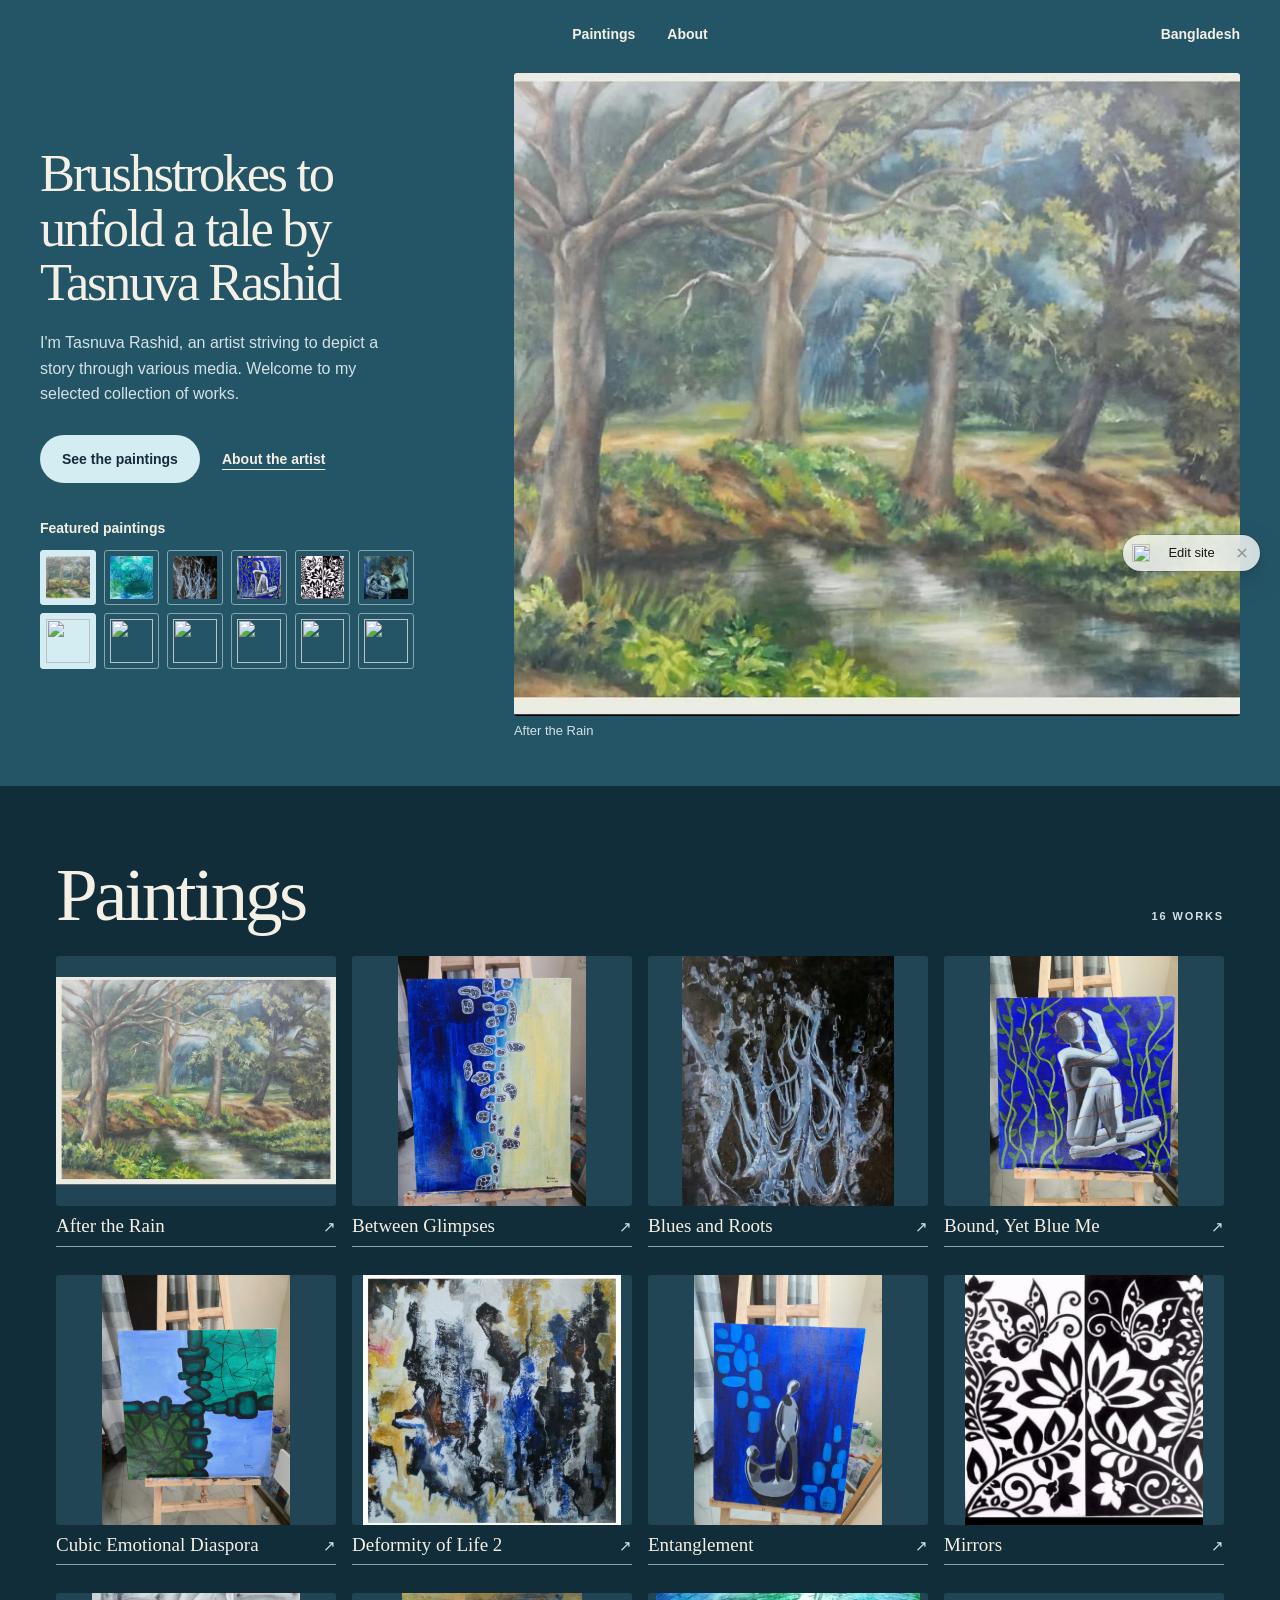
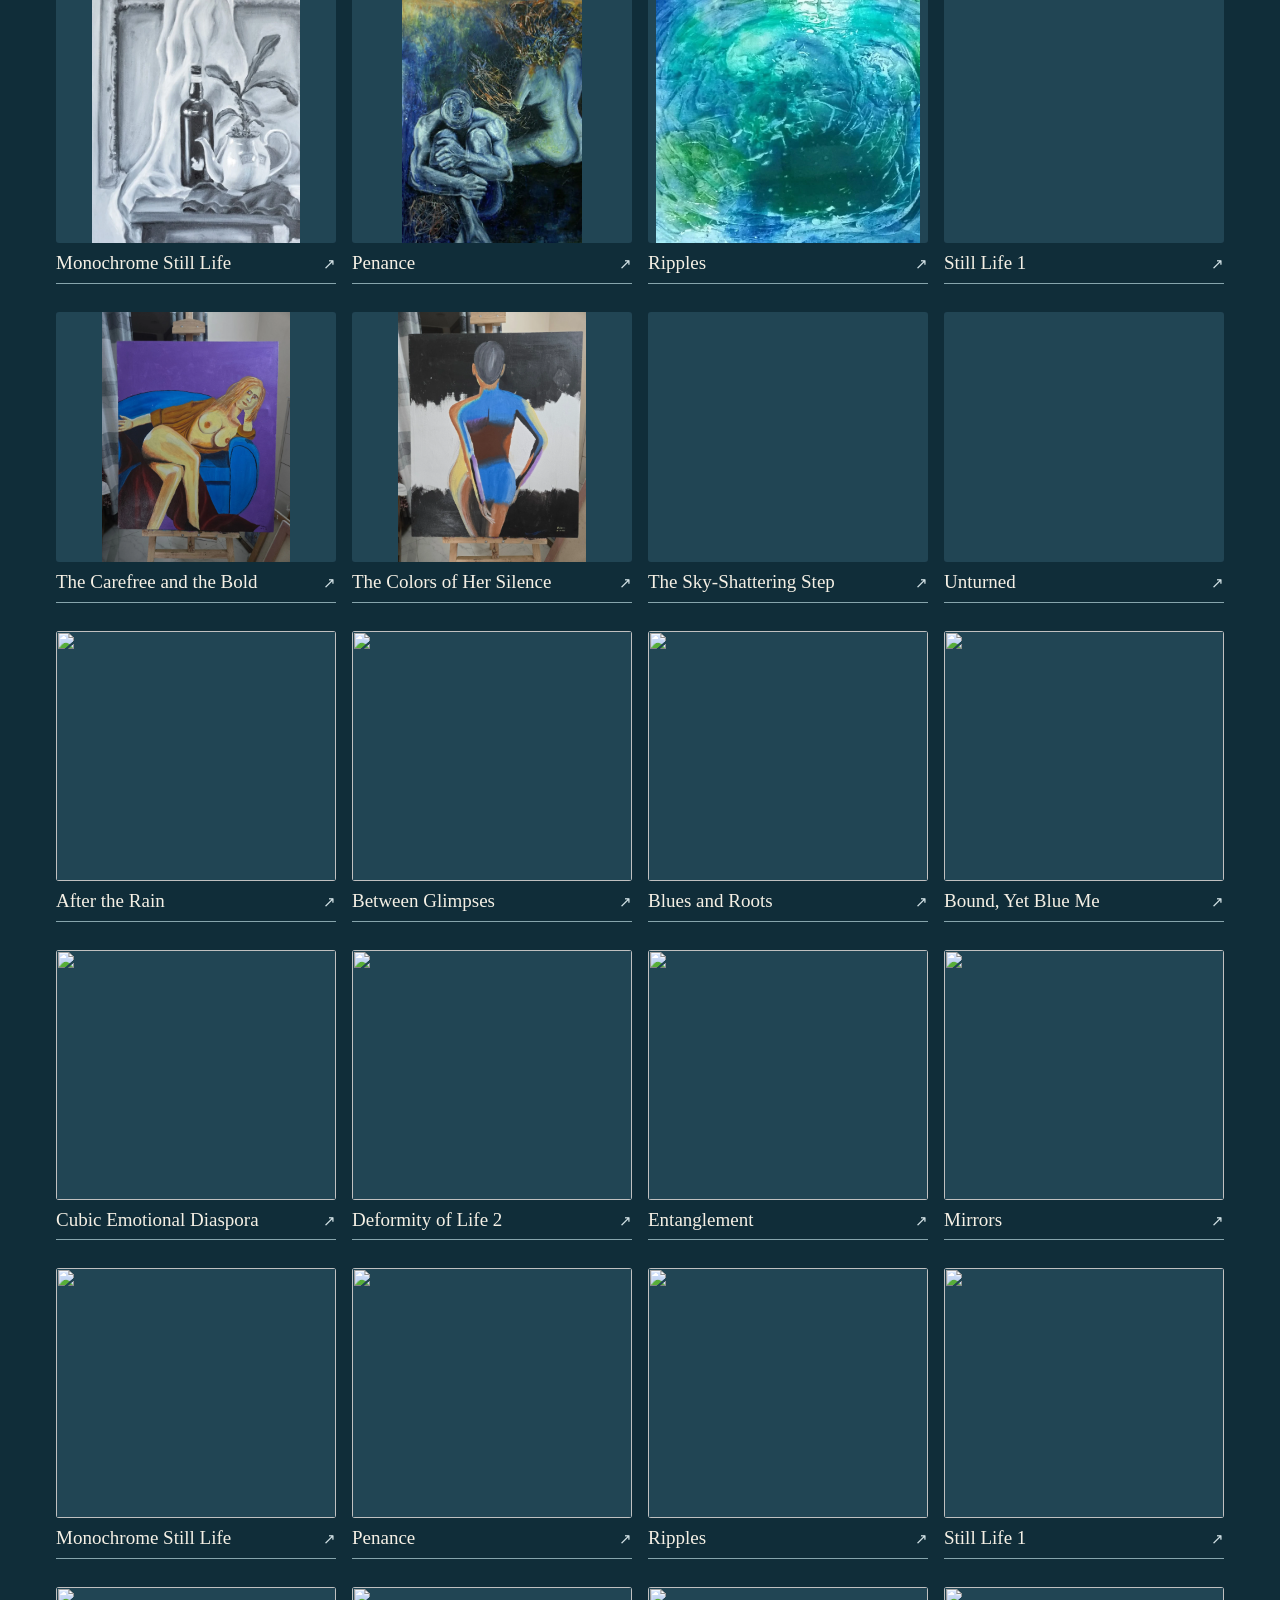
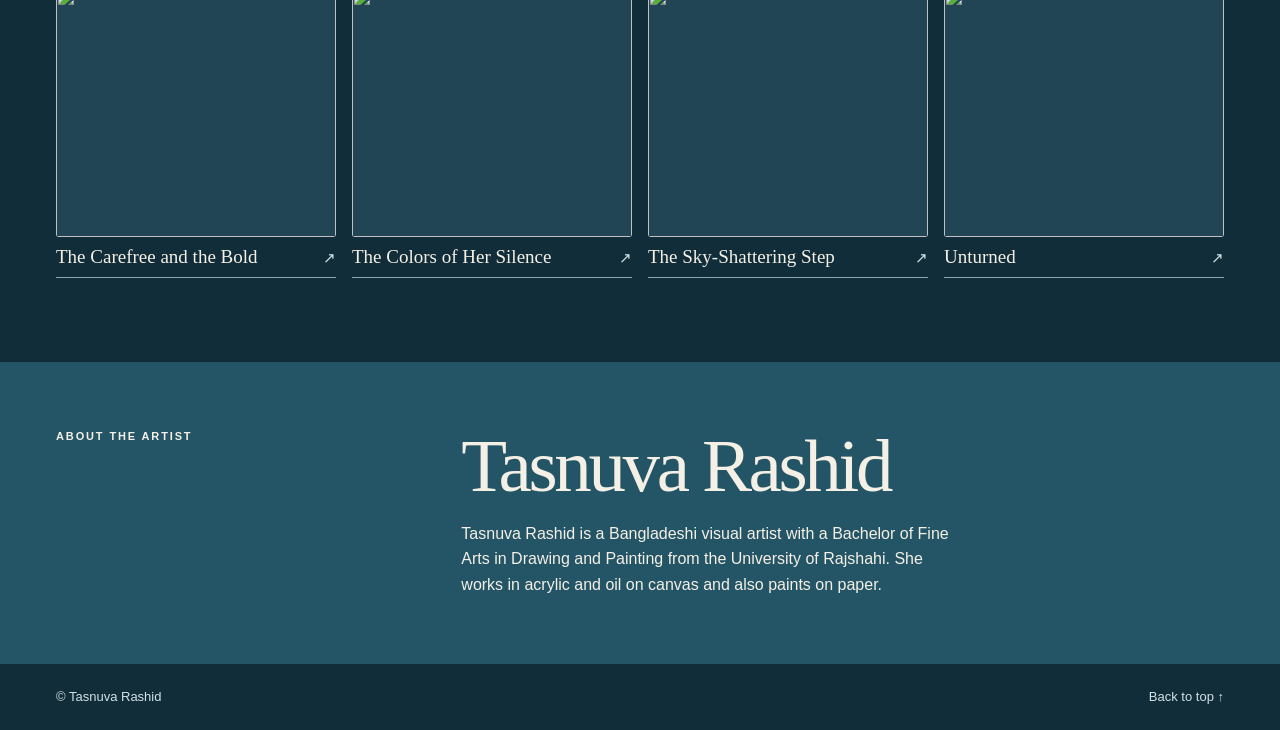
==== commit ea91dbf1: "Update index.html" ====
--- a/index.html
+++ b/index.html
@@ -1,4 +1,4 @@
-<!DOCTYPE html>
+<!DOCTYPE html> 
 <!-- saved from url=(0061)https://tasnuva-rashid-studio.andrew-pardew2016.chatgpt.site/ -->
 <html lang="en"><head><meta http-equiv="Content-Type" content="text/html; charset=UTF-8">
 
